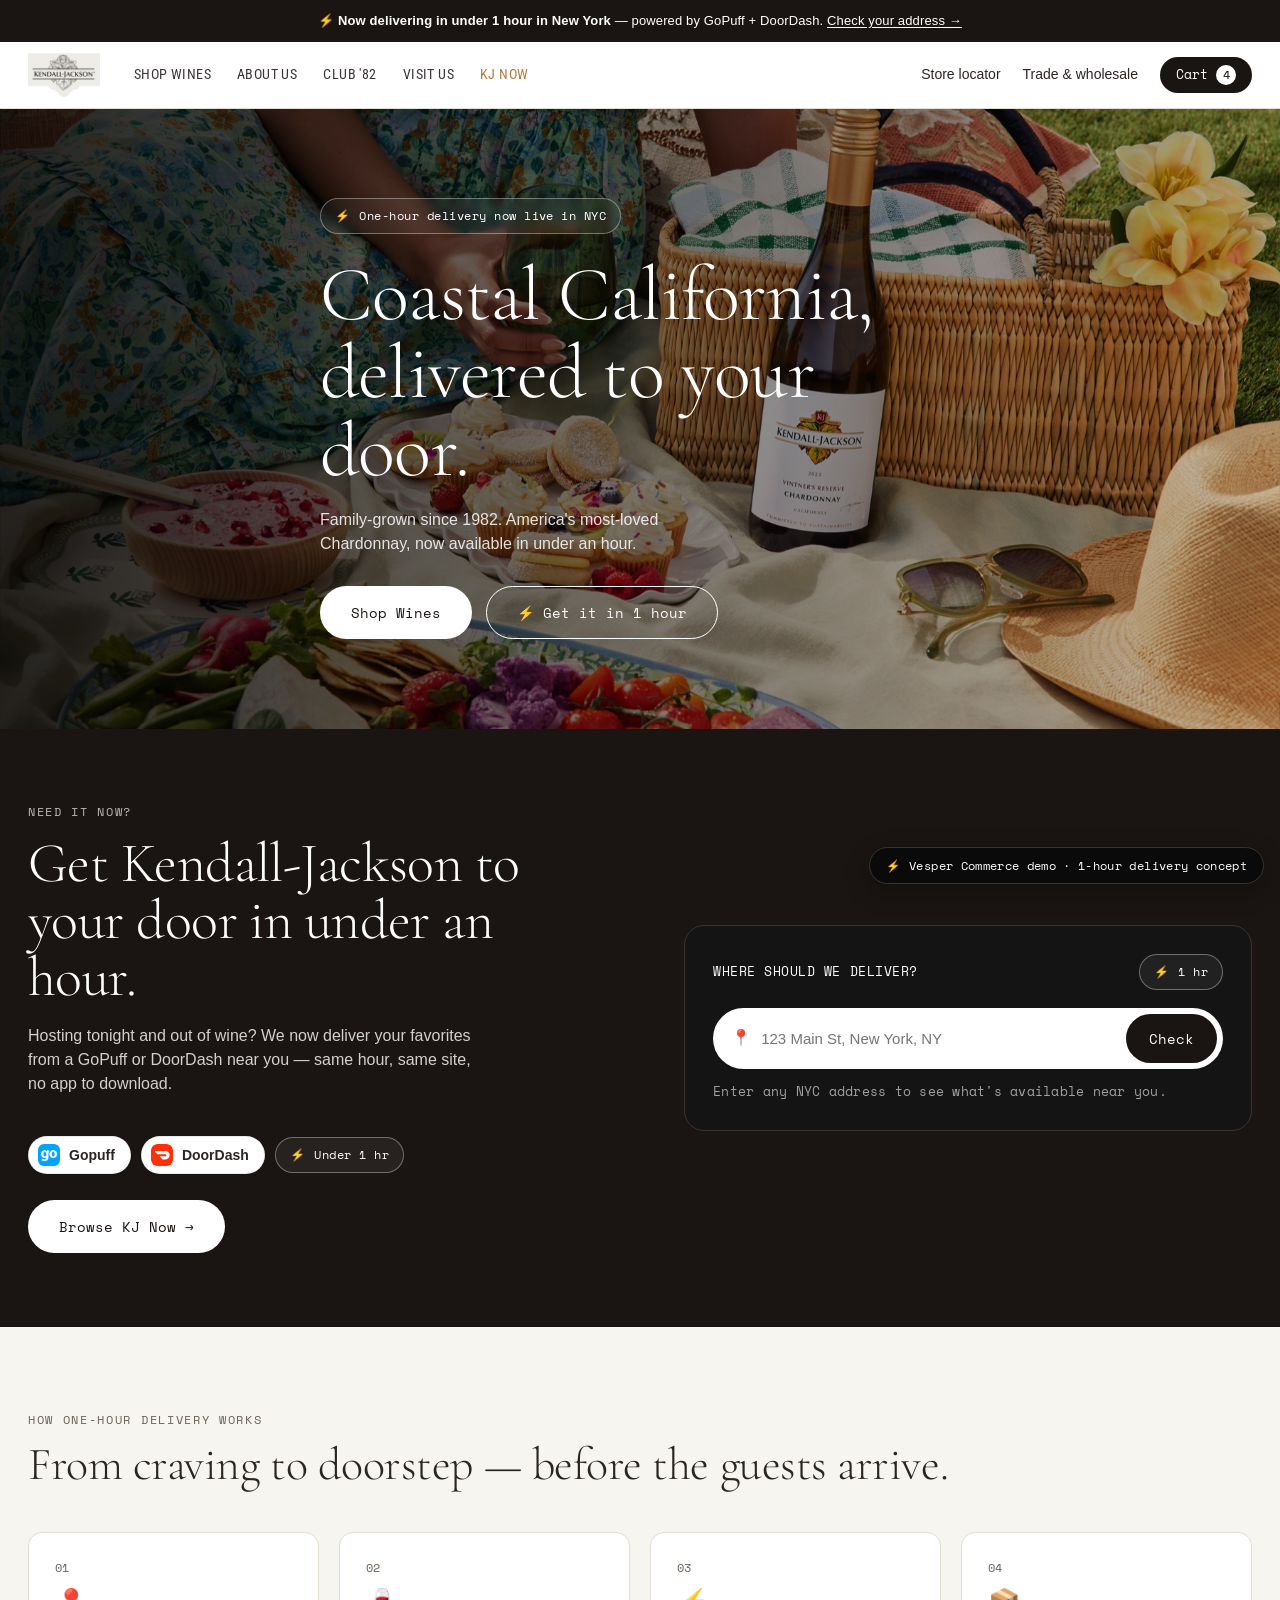
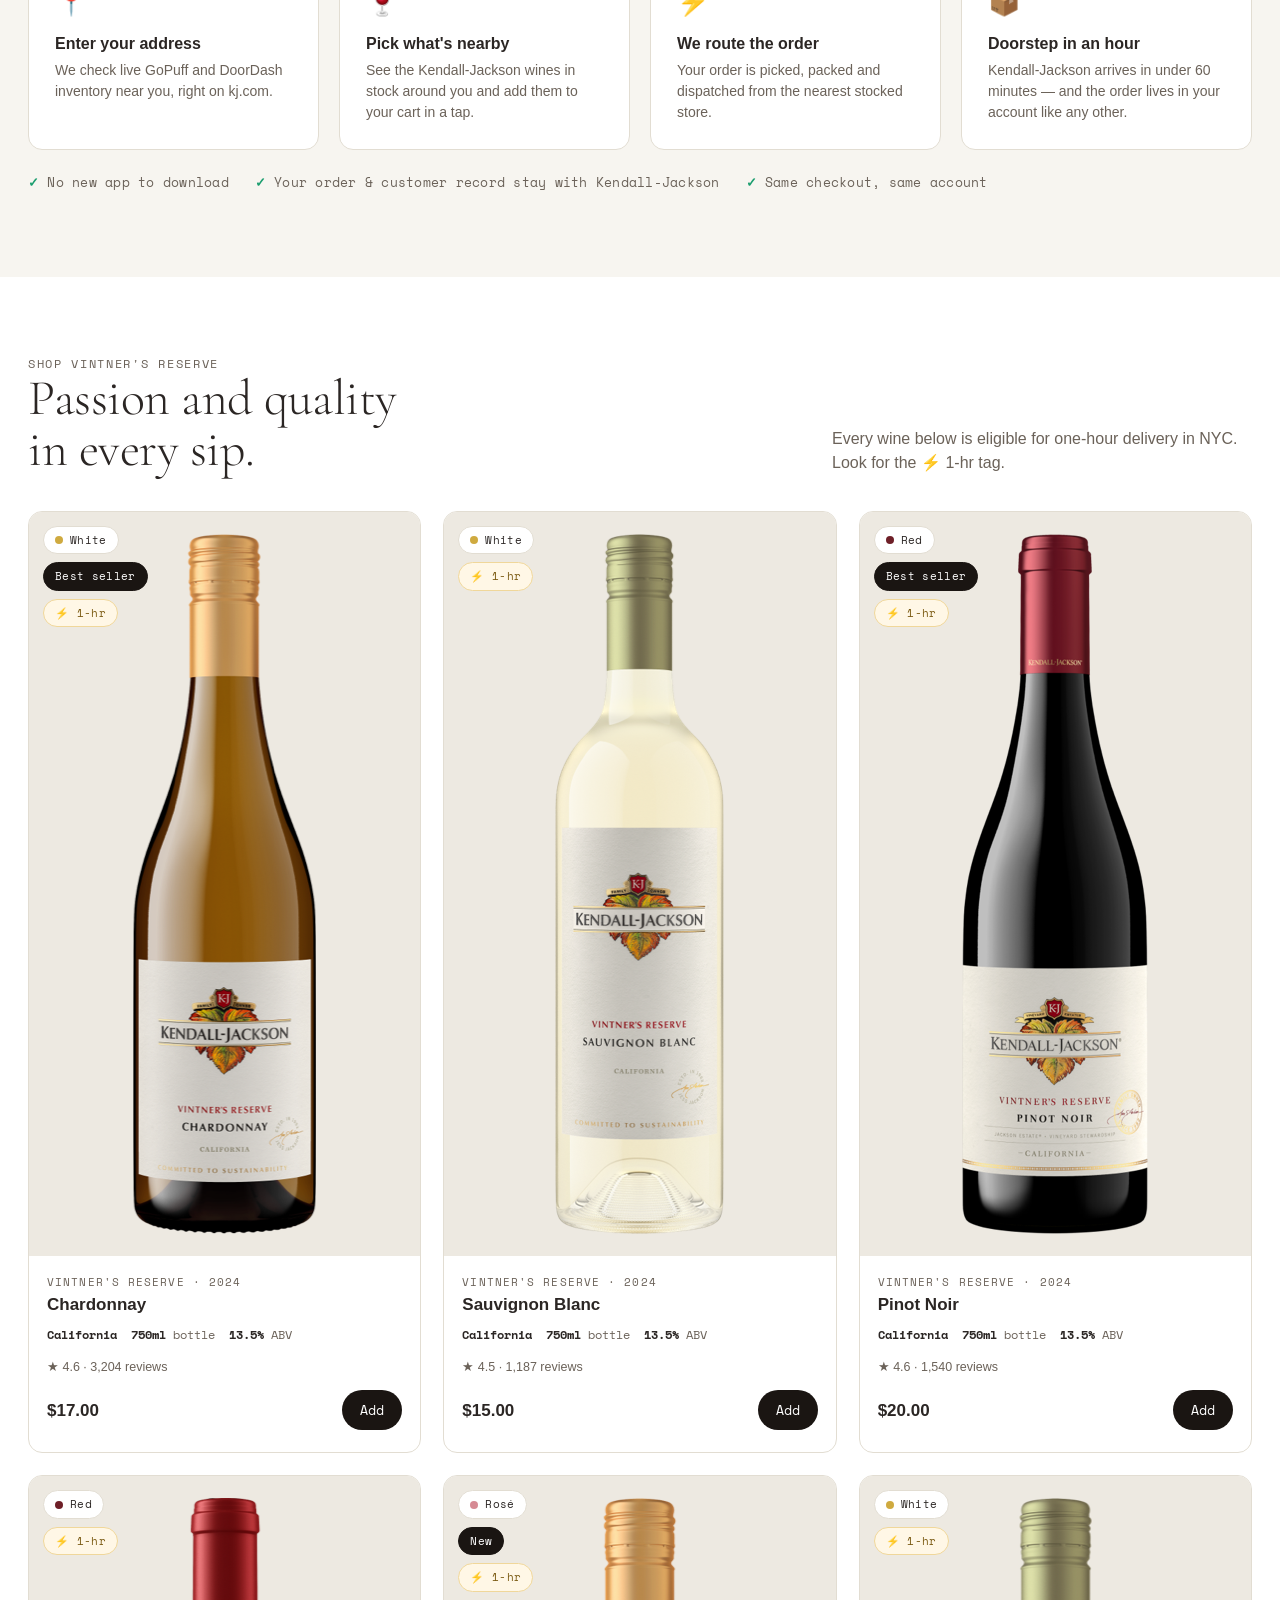
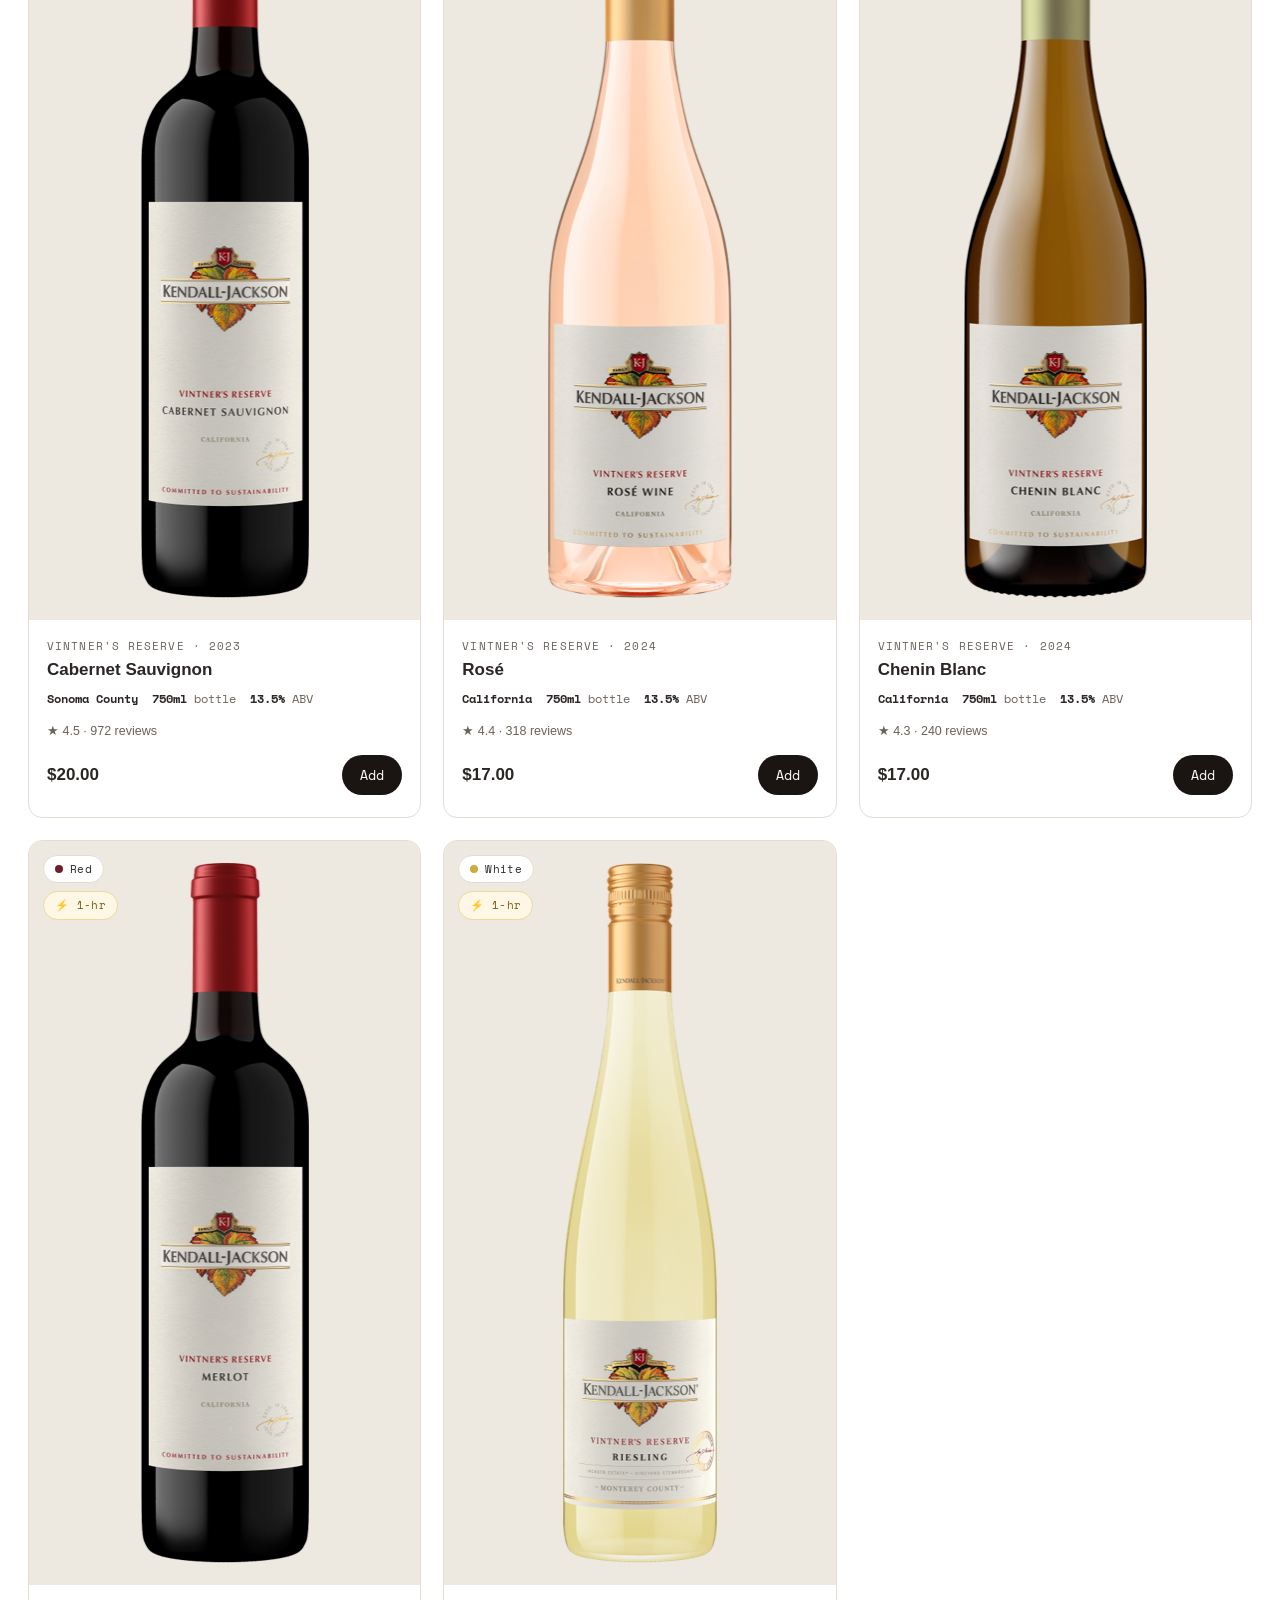
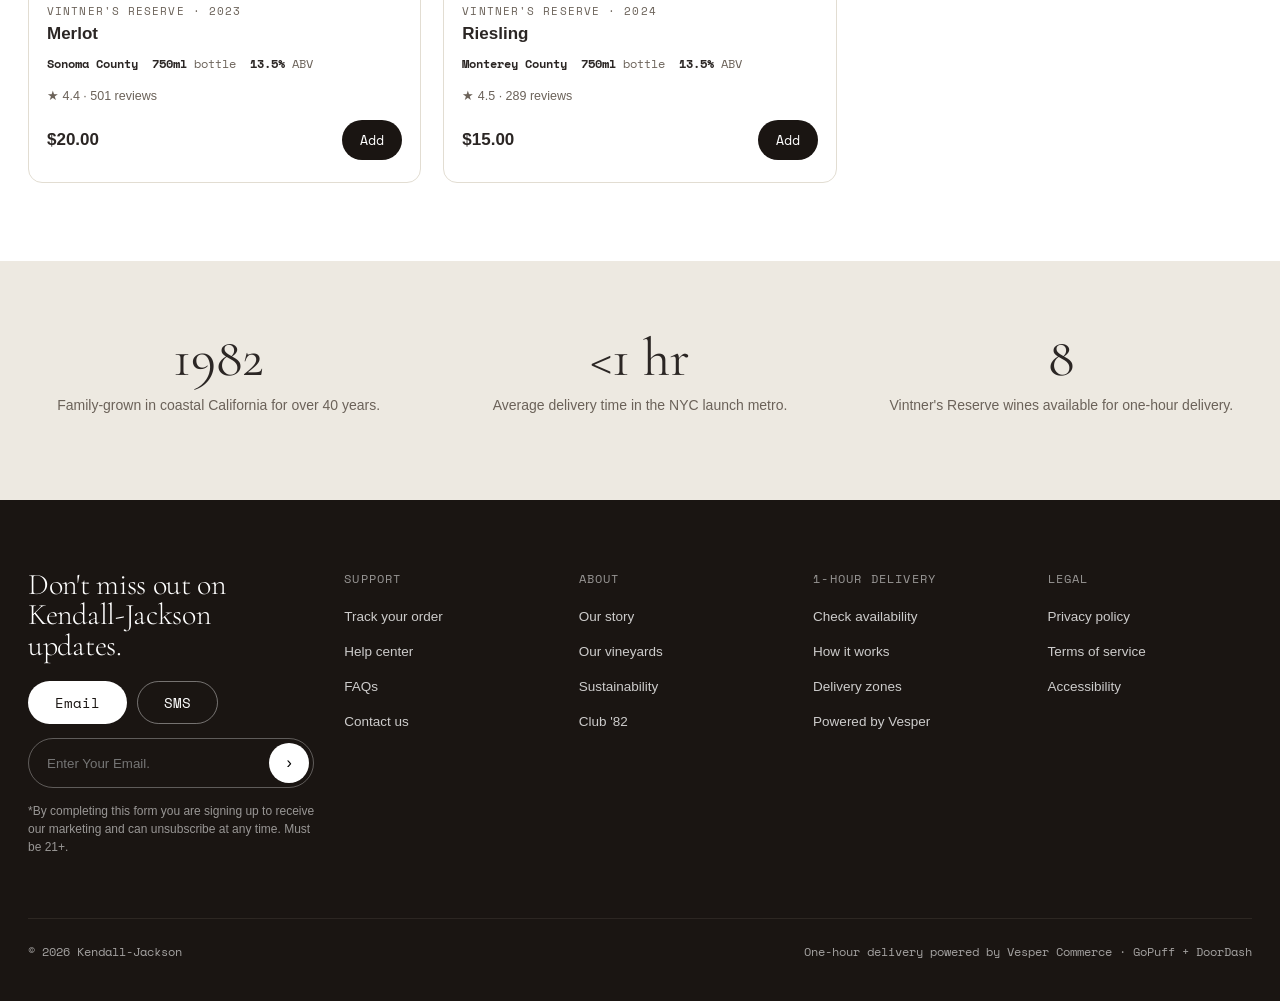
==== index.html @ 24b3e449 "Kendall-Jackson x Vesper Commerce 1-hour delivery mockup Co-Authored-By: Claude Opus 4.8 (1M context" ====
<!doctype html>
<html lang="en">
<head>
<meta charset="utf-8" />
<meta name="viewport" content="width=device-width, initial-scale=1" />
<title>Kendall-Jackson Wines | California-Grown, Family-Owned</title>
<meta name="description" content="Coastal California wine since 1982. Now with one-hour delivery in New York via GoPuff and DoorDash." />
<link rel="preconnect" href="https://fonts.googleapis.com" />
<link rel="preconnect" href="https://fonts.gstatic.com" crossorigin />
<link href="https://fonts.googleapis.com/css2?family=Cormorant+Garamond:wght@300;400;500;600&family=Roboto+Condensed:wght@400;500;700&family=Space+Mono:wght@400;700&display=swap" rel="stylesheet" />
<link rel="stylesheet" href="styles.css" />
<link rel="icon" href="assets/logo.png" />
</head>
<body>

<!-- Announcement -->
<div class="announce">
  <span class="bolt">⚡</span> <b>Now delivering in under 1 hour in New York</b> — powered by GoPuff + DoorDash. <a href="#onehour">Check your address →</a>
</div>

<!-- Header -->
<header class="header light">
  <nav class="nav">
    <a class="brand" href="index.html"><img src="assets/logo.png" alt="Kendall-Jackson" style="height:44px" /></a>
    <div class="nav-links" style="font-family:var(--nav-font);letter-spacing:.03em;text-transform:uppercase;font-size:14px">
      <a href="index.html#shop">Shop Wines</a>
      <a href="index.html#shop">About Us</a>
      <a href="index.html#shop">Club '82</a>
      <a href="index.html#shop">Visit Us</a>
      <a href="kj-now.html" style="color:var(--gold)">KJ Now</a>
    </div>
    <div class="nav-right">
      <a class="hide-sm" href="#">Store locator</a>
      <a class="hide-sm" href="#">Trade &amp; wholesale</a>
      <button class="hamburger" onclick="openMenu()" aria-label="Open menu"><svg viewBox="0 0 24 24" fill="none" stroke="currentColor" stroke-width="2" stroke-linecap="round"><line x1="3" y1="6" x2="21" y2="6"/><line x1="3" y1="12" x2="21" y2="12"/><line x1="3" y1="18" x2="21" y2="18"/></svg></button>
      <a href="checkout.html" class="cart-pill" onclick="event.preventDefault();openCart()">Cart <span class="cart-count" id="cartCount">4</span></a>
    </div>
  </nav>
</header>

<!-- Hero -->
<section class="hero">
  <div class="hero-media" style="background-image:url('assets/lifestyle-picnic.jpg')"></div>
  <div class="wrap hero-inner">
    <div class="delivery-badge" style="margin-bottom:22px"><span class="bolt">⚡</span> One-hour delivery now live in NYC</div>
    <h1 class="serif">Coastal California, delivered to your door.</h1>
    <p class="sub">Family-grown since 1982. America's most-loved Chardonnay, now available in under an hour.</p>
    <div class="hero-cta">
      <a href="index.html#shop" class="btn btn-white">Shop Wines</a>
      <a href="#onehour" class="btn btn-outline" style="color:#fff">⚡ Get it in 1 hour</a>
    </div>
  </div>
</section>

<!-- ===== SIGNATURE 1-HOUR DELIVERY BAND ===== -->
<section class="delivery-band" id="onehour">
  <div class="wrap grid">
    <div>
      <div class="eyebrow" style="color:rgba(255,255,255,.7)">Need it now?</div>
      <h2 class="serif" style="margin-top:14px">Get Kendall-Jackson to your door in under an hour.</h2>
      <p class="lede">Hosting tonight and out of wine? We now deliver your favorites from a GoPuff or DoorDash near you — same hour, same site, no app to download.</p>
      <div class="retailer-chips" style="margin-top:24px">
        <span class="chip"><img class="logo" src="assets/gopuff-icon.png" alt="GoPuff" /> Gopuff</span>
        <span class="chip"><img class="logo" src="assets/doordash-icon.svg" alt="DoorDash" /> DoorDash</span>
        <span class="delivery-badge"><span class="bolt">⚡</span> Under 1 hr</span>
      </div>
      <div style="margin-top:26px">
        <a href="kj-now.html" class="btn btn-white">Browse KJ Now →</a>
      </div>
    </div>

    <div class="addr-card">
      <div class="row-top">
        <div style="font-family:var(--mono);font-size:13px;letter-spacing:.04em">WHERE SHOULD WE DELIVER?</div>
        <div class="delivery-badge"><span class="bolt">⚡</span> 1 hr</div>
      </div>
      <div class="addr-field">
        <span aria-hidden="true">📍</span>
        <input id="addrInput" type="text" placeholder="123 Main St, New York, NY" />
        <button class="btn btn-dark" onclick="checkAvailability()">Check</button>
      </div>
      <div class="addr-note">Enter any NYC address to see what's available near you.</div>

      <div class="avail-result" id="availResult">
        <div class="avail-head"><span>✓</span> Available near you — delivered in under 1 hour</div>
        <div class="mini-prod">
          <img src="assets/bottle-chardonnay.png" alt="" />
          <div class="info"><div class="name">Vintner's Reserve · Chardonnay</div><div class="meta">750ml · $17.00</div></div>
          <button class="mini-add" onclick="addToCart()">Add</button>
        </div>
        <div class="mini-prod">
          <img src="assets/bottle-rose.png" alt="" />
          <div class="info"><div class="name">Vintner's Reserve · Rosé</div><div class="meta">750ml · $17.00</div></div>
          <button class="mini-add" onclick="addToCart()">Add</button>
        </div>
        <div class="mini-prod">
          <img src="assets/bottle-cabernet.png" alt="" />
          <div class="info"><div class="name">Vintner's Reserve · Cabernet Sauvignon</div><div class="meta">750ml · $20.00</div></div>
          <button class="mini-add" onclick="addToCart()">Add</button>
        </div>
        <a href="checkout.html" class="btn btn-white btn-block" style="margin-top:16px">View cart · check out →</a>
      </div>
    </div>
  </div>
</section>

<!-- How it works -->
<section class="how">
  <div class="wrap">
    <div class="eyebrow">How one-hour delivery works</div>
    <h2 class="serif" style="font-size:clamp(30px,3.6vw,46px);margin-top:12px">From craving to doorstep — before the guests arrive.</h2>
    <div class="steps">
      <div class="step"><div class="num">01</div><div class="icon">📍</div><h3>Enter your address</h3><p>We check live GoPuff and DoorDash inventory near you, right on kj.com.</p></div>
      <div class="step"><div class="num">02</div><div class="icon">🍷</div><h3>Pick what's nearby</h3><p>See the Kendall-Jackson wines in stock around you and add them to your cart in a tap.</p></div>
      <div class="step"><div class="num">03</div><div class="icon">⚡</div><h3>We route the order</h3><p>Your order is picked, packed and dispatched from the nearest stocked store.</p></div>
      <div class="step"><div class="num">04</div><div class="icon">📦</div><h3>Doorstep in an hour</h3><p>Kendall-Jackson arrives in under 60 minutes — and the order lives in your account like any other.</p></div>
    </div>
    <div class="assurance">
      <span><span class="tick">✓</span> No new app to download</span>
      <span><span class="tick">✓</span> Your order &amp; customer record stay with Kendall-Jackson</span>
      <span><span class="tick">✓</span> Same checkout, same account</span>
    </div>
  </div>
</section>

<!-- Product grid -->
<section class="section" id="shop">
  <div class="wrap">
    <div class="section-head">
      <div>
        <div class="eyebrow">Shop Vintner's Reserve</div>
        <h2 class="serif">Passion and quality<br/>in every sip.</h2>
      </div>
      <p>Every wine below is eligible for one-hour delivery in NYC. Look for the <span style="white-space:nowrap">⚡ 1-hr</span> tag.</p>
    </div>

    <div class="prod-grid" id="prodGrid">
      <!-- cards injected by app.js -->
    </div>
  </div>
</section>

<!-- Value strip -->
<section class="value-strip">
  <div class="wrap value-grid">
    <div><div class="big">1982</div><p>Family-grown in coastal California for over 40 years.</p></div>
    <div><div class="big">&lt;1 hr</div><p>Average delivery time in the NYC launch metro.</p></div>
    <div><div class="big">8</div><p>Vintner's Reserve wines available for one-hour delivery.</p></div>
  </div>
</section>

<!-- Footer -->
<footer class="footer">
  <div class="wrap">
    <div class="top">
      <div class="updates">
        <h3 class="serif">Don't miss out on Kendall-Jackson updates.</h3>
        <div class="toggle">
          <button class="btn btn-white">Email</button>
          <button class="btn btn-outline" style="color:#fff">SMS</button>
        </div>
        <div class="subscribe"><input placeholder="Enter Your Email." /><button>›</button></div>
        <p style="font-size:12px;opacity:.55;margin-top:14px;max-width:320px">*By completing this form you are signing up to receive our marketing and can unsubscribe at any time. Must be 21+.</p>
      </div>
      <div><div class="colhead">Support</div><ul><li><a href="#">Track your order</a></li><li><a href="#">Help center</a></li><li><a href="#">FAQs</a></li><li><a href="#">Contact us</a></li></ul></div>
      <div><div class="colhead">About</div><ul><li><a href="#">Our story</a></li><li><a href="#">Our vineyards</a></li><li><a href="#">Sustainability</a></li><li><a href="#">Club '82</a></li></ul></div>
      <div><div class="colhead">1-Hour Delivery</div><ul><li><a href="#onehour">Check availability</a></li><li><a href="#onehour">How it works</a></li><li><a href="#">Delivery zones</a></li><li><a href="#">Powered by Vesper</a></li></ul></div>
      <div><div class="colhead">Legal</div><ul><li><a href="#">Privacy policy</a></li><li><a href="#">Terms of service</a></li><li><a href="#">Accessibility</a></li></ul></div>
    </div>
    <div class="base"><span>© 2026 Kendall-Jackson</span><span>One-hour delivery powered by Vesper Commerce · GoPuff + DoorDash</span></div>
  </div>
</footer>

<div class="demo-ribbon"><span class="bolt">⚡</span> Vesper Commerce demo · 1-hour delivery concept</div>

<script src="app.js"></script>
</body>
</html>
---- styles.css ----
/* ============================================================
   Kendall-Jackson × Vesper Commerce — 1-Hour Delivery Mockup
   Design system replicating kj.com
   Fonts: Cormorant Garamond (display, standing in for Chronicle Text)
          + system sans (body, matches kj.com's plain Helvetica stack)
          + Roboto Condensed (nav/eyebrow labels, a real kj.com detail)
   ============================================================ */

:root {
  --black: #1a1512;
  --ink: #2b2624;
  --white: #ffffff;
  --offwhite: #ede9e1;      /* product panel bg, kj.com's cream */
  --paper: #f7f5f0;
  --line: #e2ddd2;
  --line-dark: #3a332d;
  --gray: #6b6259;
  --gray-2: #8a8074;
  --gold: #a9702e;          /* KJ brass/gold accent */
  --gopuff: #009f8f;        /* GoPuff teal */
  --doordash: #eb1700;      /* DoorDash red */
  --radius-pill: 999px;
  --radius: 14px;
  --serif: "Cormorant Garamond", Georgia, "Times New Roman", serif;
  --sans: -apple-system, BlinkMacSystemFont, "Helvetica Neue", Helvetica, Arial, sans-serif;
  --nav-font: "Roboto Condensed", var(--sans);
  --mono: "Space Mono", ui-monospace, "SFMono-Regular", monospace;
  --maxw: 1280px;
}

* { box-sizing: border-box; }

html { scroll-behavior: smooth; }

body {
  margin: 0;
  font-family: var(--sans);
  color: var(--ink);
  background: var(--white);
  -webkit-font-smoothing: antialiased;
  line-height: 1.5;
}

img { max-width: 100%; display: block; }
a { color: inherit; text-decoration: none; }
button { font-family: inherit; cursor: pointer; }

h1, h2, h3, .serif {
  font-family: var(--serif);
  font-weight: 300;
  letter-spacing: -0.01em;
  line-height: 1.02;
  margin: 0;
}

.wrap { max-width: var(--maxw); margin: 0 auto; padding: 0 28px; }

/* ---------- Announcement bar ---------- */
.announce {
  background: var(--black);
  color: var(--white);
  font-size: 13px;
  letter-spacing: 0.01em;
  text-align: center;
  padding: 11px 16px;
  position: relative;
  z-index: 60;
}
.announce b { font-weight: 600; }
.announce .bolt { color: #ffd76e; }
.announce a { text-decoration: underline; text-underline-offset: 2px; }

/* ---------- Header / nav ---------- */
.header {
  background: var(--black);
  color: var(--white);
  position: sticky;
  top: 0;
  z-index: 50;
  border-bottom: 1px solid var(--line-dark);
}
.header.light {
  background: var(--white);
  color: var(--ink);
  border-bottom: 1px solid var(--line);
}
.nav {
  display: flex;
  align-items: center;
  gap: 34px;
  height: 66px;
  max-width: var(--maxw);
  margin: 0 auto;
  padding: 0 28px;
}
.brand img { height: 26px; width: auto; }
.nav-links { display: flex; gap: 26px; font-size: 14px; }
.nav-links a { opacity: 0.92; }
.nav-links a:hover { opacity: 1; }
.nav-right { margin-left: auto; display: flex; align-items: center; gap: 22px; font-size: 14px; }
.nav-right .ico { width: 20px; height: 20px; opacity: 0.9; }
.cart-pill {
  background: var(--white);
  color: var(--black);
  border-radius: var(--radius-pill);
  padding: 8px 16px;
  font-family: var(--mono);
  font-size: 13px;
  display: inline-flex;
  gap: 8px;
  align-items: center;
  border: none;
}
.header.light .cart-pill { background: var(--black); color: var(--white); }
.cart-count {
  background: var(--black); color: var(--white);
  border-radius: var(--radius-pill);
  min-width: 20px; height: 20px; padding: 0 5px;
  display: inline-flex; align-items: center; justify-content: center;
  font-size: 12px;
}
.header.light .cart-count { background: var(--white); color: var(--black); }

/* ---------- Hamburger + mobile menu ---------- */
.hamburger {
  display: none; width: 40px; height: 40px; align-items: center; justify-content: center;
  background: transparent; border: 0; color: inherit; padding: 0;
}
.hamburger svg { width: 24px; height: 24px; }

.menu-overlay { position: fixed; inset: 0; background: rgba(0,0,0,.45); z-index: 110; opacity: 0; visibility: hidden; transition: opacity .3s ease, visibility .3s ease; }
.menu-overlay.open { opacity: 1; visibility: visible; }
.mobile-menu {
  position: fixed; top: 0; left: 0; height: 100%; width: 320px; max-width: 86vw;
  background: var(--black); color: #fff; z-index: 111;
  transform: translateX(-100%); transition: transform .32s cubic-bezier(.4,0,.2,1);
  display: flex; flex-direction: column;
}
.mobile-menu.open { transform: translateX(0); }
.mm-head { display: flex; align-items: center; justify-content: space-between; padding: 20px 22px; border-bottom: 1px solid var(--line-dark); }
.mm-head img { height: 24px; width: auto; }
.mm-close { background: transparent; border: 1px solid var(--line-dark); border-radius: 8px; color: #fff; font-size: 16px; width: 40px; height: 40px; display: flex; align-items: center; justify-content: center; }
.mm-links { display: flex; flex-direction: column; padding: 16px 0 6px; }
.mm-links a { font-family: var(--serif); font-size: 27px; line-height: 1; padding: 13px 24px; color: #fff; letter-spacing: -.01em; }
.mm-links a.active { color: #ffd76e; }
.mm-sub { margin-top: auto; border-top: 1px solid var(--line-dark); padding: 18px 24px; display: flex; flex-direction: column; gap: 14px; }
.mm-sub a { font-family: var(--sans); font-size: 14px; color: rgba(255,255,255,.8); }
.mm-cta { margin: 6px 24px 26px; }

@media (max-width: 620px) { .hamburger { display: inline-flex; } }

/* ---------- Buttons ---------- */
.btn {
  display: inline-flex; align-items: center; justify-content: center; gap: 10px;
  font-family: var(--mono);
  font-size: 14px;
  border-radius: var(--radius-pill);
  padding: 15px 30px;
  border: 1px solid transparent;
  transition: transform .08s ease, opacity .15s ease, background .15s ease;
  white-space: nowrap;
}
.btn:active { transform: translateY(1px); }
.btn-white { background: var(--white); color: var(--black); }
.btn-white:hover { opacity: .88; }
.btn-dark { background: var(--black); color: var(--white); }
.btn-dark:hover { opacity: .9; }
.btn-outline { background: transparent; border-color: currentColor; }
.btn-block { width: 100%; }
.btn-lg { padding: 18px 34px; font-size: 15px; }

/* ---------- Hero ---------- */
.hero {
  position: relative;
  background: var(--black);
  color: var(--white);
  min-height: 620px;
  display: flex;
  align-items: center;
  overflow: hidden;
}
.hero-media {
  position: absolute; inset: 0;
  background-size: cover;
  background-position: center;
  opacity: 0.92;
}
.hero-media::after {
  content: "";
  position: absolute; inset: 0;
  background: linear-gradient(90deg, rgba(0,0,0,.85) 0%, rgba(0,0,0,.55) 40%, rgba(0,0,0,.15) 100%);
}
.hero-inner { position: relative; z-index: 2; padding: 60px 0; }
.hero h1 { font-size: clamp(46px, 6vw, 82px); max-width: 640px; }
.hero .sub { margin-top: 18px; font-size: 16px; opacity: .85; max-width: 420px; }
.hero-cta { margin-top: 30px; display: flex; gap: 14px; flex-wrap: wrap; }

/* eyebrow / labels */
.eyebrow {
  font-family: var(--mono);
  font-size: 12px;
  letter-spacing: 0.14em;
  text-transform: uppercase;
  color: var(--gray);
}
.hero .eyebrow { color: rgba(255,255,255,.7); }

/* ---------- 1-hour delivery pieces ---------- */
.delivery-badge {
  display: inline-flex; align-items: center; gap: 9px;
  font-family: var(--mono);
  font-size: 12px;
  letter-spacing: 0.04em;
  padding: 8px 14px;
  border-radius: var(--radius-pill);
  border: 1px solid rgba(255,255,255,.35);
  background: rgba(255,255,255,.06);
  backdrop-filter: blur(4px);
}
.delivery-badge .bolt { color: #ffd76e; }
.header.light .delivery-badge, .on-light .delivery-badge {
  border-color: var(--line); background: var(--paper); color: var(--ink);
}

.retailer-chips { display: inline-flex; gap: 10px; align-items: center; flex-wrap: wrap; }
.chip {
  display: inline-flex; align-items: center; gap: 9px;
  font-family: var(--sans); font-size: 14px; font-weight: 600;
  border-radius: var(--radius-pill);
  padding: 7px 15px 7px 9px;
  background: var(--white); color: var(--ink);
  border: 1px solid rgba(0,0,0,.08);
  box-shadow: 0 1px 3px rgba(0,0,0,.08);
  letter-spacing: 0;
  line-height: 1;
}
.chip .logo { width: 22px; height: 22px; border-radius: 6px; object-fit: contain; flex: none; display: block; }
.chip-outline {
  background: transparent; color: inherit;
  border: 1px solid rgba(128,128,128,.4);
}

/* The signature 1-hour delivery band */
.delivery-band {
  background: var(--black);
  color: var(--white);
  padding: 74px 0;
}
.delivery-band .grid {
  display: grid; grid-template-columns: 1.05fr 1fr; gap: 60px; align-items: center;
}
.delivery-band h2 { font-size: clamp(34px, 4.4vw, 56px); max-width: 520px; }
.delivery-band .lede { margin-top: 18px; font-size: 16px; opacity: .8; max-width: 460px; }

.addr-card {
  background: #141414;
  border: 1px solid var(--line-dark);
  border-radius: 20px;
  padding: 28px;
}
.addr-card .row-top {
  display: flex; align-items: center; justify-content: space-between; margin-bottom: 18px;
}
.addr-field {
  display: flex; gap: 10px; align-items: center;
  background: var(--white); color: var(--ink);
  border-radius: var(--radius-pill);
  padding: 6px 6px 6px 18px;
}
.addr-field input {
  border: 0; outline: 0; flex: 1; min-width: 0; font-family: var(--sans); font-size: 15px; background: transparent;
  padding: 12px 0;
}
.addr-field .btn { padding: 13px 22px; }
.addr-note { margin-top: 14px; font-size: 12.5px; opacity: .6; font-family: var(--mono); letter-spacing: .02em; }

/* availability result (hidden until "check") */
.avail-result { display: none; margin-top: 22px; }
.avail-result.show { display: block; animation: fade .3s ease; }
@keyframes fade { from { opacity: 0; transform: translateY(6px);} to {opacity:1; transform:none;} }
.avail-head {
  display: flex; align-items: center; gap: 10px;
  font-family: var(--mono); font-size: 13px; letter-spacing: .04em;
  color: #7ee0c0; margin-bottom: 14px;
}
.mini-prod {
  display: flex; align-items: center; gap: 14px;
  padding: 12px 0; border-top: 1px solid var(--line-dark);
}
.mini-prod img { width: 52px; height: 52px; object-fit: contain; background: #1e1e1e; border-radius: 10px; padding: 4px; }
.mini-prod .info { flex: 1; }
.mini-prod .info .name { font-size: 14px; font-weight: 600; }
.mini-prod .info .meta { font-size: 12px; opacity: .6; }
.mini-add {
  background: var(--white); color: var(--black); border: 0;
  border-radius: var(--radius-pill); padding: 8px 16px;
  font-family: var(--mono); font-size: 12px;
}

/* ---------- How it works ---------- */
.how { padding: 84px 0; background: var(--paper); }
.how .steps { display: grid; grid-template-columns: repeat(4, 1fr); gap: 20px; margin-top: 44px; }
.step {
  background: var(--white); border: 1px solid var(--line);
  border-radius: var(--radius); padding: 26px;
}
.step .num { font-family: var(--mono); font-size: 12px; color: var(--gray); }
.step .icon { font-size: 26px; margin: 6px 0 14px; }
.step h3 { font-family: var(--sans); font-weight: 650; font-size: 16px; letter-spacing: 0; }
.step p { color: var(--gray); font-size: 14px; margin: 8px 0 0; }
.how .assurance {
  margin-top: 24px; display: flex; gap: 26px; flex-wrap: wrap;
  font-family: var(--mono); font-size: 12.5px; color: var(--gray); letter-spacing: .02em;
}
.how .assurance span { display: inline-flex; gap: 8px; align-items: center; }
.tick { color: #1a9d6e; font-weight: 700; }

/* ---------- Section heading ---------- */
.section { padding: 78px 0; }
.section-head { display: flex; align-items: flex-end; justify-content: space-between; gap: 20px; margin-bottom: 36px; }
.section-head h2 { font-size: clamp(32px, 4vw, 50px); }
.section-head p { color: var(--gray); max-width: 420px; margin: 8px 0 0; }

/* ---------- Product grid ---------- */
.prod-grid { display: grid; grid-template-columns: repeat(3, 1fr); gap: 22px; }
.card {
  border: 1px solid var(--line); border-radius: var(--radius);
  overflow: hidden; background: var(--white);
  transition: box-shadow .2s ease, transform .2s ease;
  display: flex; flex-direction: column;
}
.card:hover { box-shadow: 0 12px 30px rgba(0,0,0,.08); transform: translateY(-3px); }
.card .thumb {
  position: relative; background: var(--offwhite);
  aspect-ratio: 1/1; display: flex; align-items: center; justify-content: center; padding: 22px;
}
.card .thumb img { max-height: 100%; object-fit: contain; }
.card .badges { position: absolute; top: 14px; left: 14px; display: flex; flex-direction: column; gap: 8px; align-items: flex-start; }
.tag {
  font-family: var(--mono); font-size: 11px; letter-spacing: .03em;
  padding: 5px 11px; border-radius: var(--radius-pill); background: var(--white); border: 1px solid var(--line);
}
.tag.line { display: inline-flex; gap: 7px; align-items: center; }
.tag.line .dot { width: 8px; height: 8px; border-radius: 50%; }
.tag.gold .dot { background: var(--gold); }
.tag.bronze .dot { background: #7c5a34; }
.tag.white .dot { background: #cfaa3f; }
.tag.red .dot { background: #6e1f27; }
.tag.rose .dot { background: #d68a94; }
.tag.status { background: var(--black); color: var(--white); border-color: var(--black); }
.tag.onehr { background: #fff7e6; border-color: #f0d79a; color: #7a5a12; }
.card .body { padding: 18px 18px 22px; display: flex; flex-direction: column; flex: 1; }
.card .line-label { font-family: var(--mono); font-size: 11px; letter-spacing: .1em; text-transform: uppercase; color: var(--gray); }
.card h3 { font-family: var(--sans); font-weight: 650; font-size: 17px; letter-spacing: 0; margin: 6px 0 0; }
.card .stats { display: flex; gap: 14px; margin: 12px 0; font-size: 12px; color: var(--gray); font-family: var(--mono); }
.card .stats b { color: var(--ink); font-weight: 700; }
.card .rating { font-size: 12.5px; color: var(--gray); margin-top: 2px; }
.card .foot { margin-top: auto; display: flex; align-items: center; justify-content: space-between; padding-top: 14px; }
.card .price { font-size: 17px; font-weight: 600; }
.card .add { font-family: var(--mono); font-size: 13px; padding: 10px 18px; border-radius: var(--radius-pill); background: var(--black); color: var(--white); border: 0; }

/* ---------- Value / comparison strip ---------- */
.value-strip { background: var(--offwhite); padding: 70px 0; }
.value-grid { display: grid; grid-template-columns: repeat(3, 1fr); gap: 40px; text-align: center; }
.value-grid .big { font-family: var(--serif); font-size: 54px; line-height: 1; }
.value-grid p { color: var(--gray); margin-top: 10px; font-size: 14px; }

/* ---------- Product detail page ---------- */
.pdp { display: grid; grid-template-columns: 1.15fr 1fr; gap: 56px; padding: 44px 0 70px; }
.pdp-media .main {
  background: var(--offwhite); border-radius: var(--radius);
  aspect-ratio: 4/3; display: flex; align-items: center; justify-content: center; padding: 40px;
  position: relative;
}
.pdp-media .main img { max-height: 100%; object-fit: contain; }
.pdp-media .line-flag {
  position: absolute; top: 18px; left: 18px;
  font-family: var(--mono); font-size: 12px; padding: 6px 13px; border-radius: var(--radius-pill);
  background: var(--white); display: inline-flex; gap: 8px; align-items: center;
}
.pdp-media .thumbs { display: grid; grid-template-columns: repeat(3, 1fr); gap: 14px; margin-top: 14px; }
.pdp-media .thumbs div { background: var(--black); border-radius: var(--radius); aspect-ratio: 1/1; display:flex;align-items:center;justify-content:center; overflow:hidden;}
.pdp-media .thumbs img { max-height: 78%; object-fit: contain; }

.pdp-info h1 { font-size: clamp(34px, 4vw, 48px); }
.pdp-info .desc { color: var(--gray); margin: 14px 0 0; font-size: 15px; max-width: 440px; }
.price-line { display: flex; align-items: center; gap: 14px; margin: 22px 0; font-size: 15px; }
.price-line .p { font-size: 22px; font-weight: 650; }
.price-line .sep { color: var(--line); }
.price-line .muted { color: var(--gray); }

/* purchase mode toggle */
.buy-modes { display: grid; grid-template-columns: 1fr 1fr 1fr; gap: 0; border: 1px solid var(--line); border-radius: var(--radius-pill); overflow: hidden; margin-bottom: 8px; }
.buy-mode {
  padding: 14px 10px; text-align: center; font-family: var(--mono); font-size: 12.5px;
  background: var(--white); border: 0; border-right: 1px solid var(--line); color: var(--gray);
  display: flex; flex-direction: column; gap: 3px; align-items: center; line-height: 1.2;
}
.buy-mode:last-child { border-right: 0; }
.buy-mode small { font-size: 10.5px; opacity: .8; }
.buy-mode.active { background: var(--black); color: var(--white); }
.buy-mode.active.onehr { background: #1b1b1b; box-shadow: inset 0 0 0 2px #ffd76e; }
.buy-mode .bolt { color: #d99a12; }
.buy-mode.active .bolt { color: #ffd76e; }

.benefits { display: grid; grid-template-columns: 1fr 1fr; gap: 10px 22px; margin: 20px 0; }
.benefits div { font-size: 13.5px; color: var(--gray); display: flex; gap: 8px; }

.qty-row { display: flex; gap: 12px; align-items: stretch; margin-top: 18px; }
.qty { display: flex; align-items: center; border: 1px solid var(--line); border-radius: var(--radius-pill); padding: 0 6px; }
.qty button { width: 40px; height: 52px; border: 0; background: transparent; font-size: 18px; color: var(--gray); }
.qty span { min-width: 34px; text-align: center; font-family: var(--mono); }
.add-cta { flex: 1; }

.guarantee { margin-top: 16px; background: var(--paper); border: 1px solid var(--line); border-radius: var(--radius); padding: 14px 16px; font-size: 13px; color: var(--gray); }
.guarantee b { color: var(--ink); }

/* the PDP 1-hour delivery module */
.onehr-module {
  margin: 22px 0; border: 1px solid var(--line); border-radius: var(--radius);
  background: linear-gradient(180deg,#0c0c0c,#151515); color: var(--white); padding: 22px;
}
.onehr-module .top { display: flex; align-items: center; justify-content: space-between; gap: 12px; margin-bottom: 14px; }
.onehr-module .top .t { font-family: var(--sans); font-weight: 650; font-size: 15px; display: flex; gap: 9px; align-items: center; }
.onehr-module .top .bolt { color: #ffd76e; }
.onehr-module .sub { font-size: 13px; opacity: .75; margin-bottom: 14px; }
.onehr-module .addr-field { background: var(--white); }
.onehr-module .pill-note { margin-top: 12px; font-family: var(--mono); font-size: 11.5px; opacity: .6; }

/* ---------- Checkout ---------- */
.checkout { display: grid; grid-template-columns: 1.3fr 1fr; gap: 0; min-height: 100vh; }
.co-left { padding: 46px clamp(24px, 5vw, 80px); }
.co-left .inner { max-width: 560px; margin-left: auto; }
.co-right { background: var(--offwhite); padding: 46px clamp(24px, 4vw, 56px); border-left: 1px solid var(--line); }
.co-right .inner { max-width: 460px; }
.co-logo img { height: 30px; }
.co-section-title { font-family: var(--sans); font-weight: 650; font-size: 17px; margin: 30px 0 14px; }
.co-field { width: 100%; border: 1px solid var(--line); border-radius: 10px; padding: 15px 16px; font-family: var(--sans); font-size: 15px; margin-bottom: 12px; }
.co-row { display: grid; grid-template-columns: 1fr 1fr; gap: 12px; }
.co-row .co-field { margin-bottom: 12px; }

.ship-method { border: 1px solid var(--line); border-radius: 12px; overflow: hidden; margin: 6px 0 8px; }
.ship-opt {
  display: flex; align-items: center; gap: 14px; padding: 18px 18px; cursor: pointer;
  border-bottom: 1px solid var(--line); background: var(--white);
}
.ship-opt:last-child { border-bottom: 0; }
.ship-opt.selected { background: #fffdf6; box-shadow: inset 3px 0 0 #ffcf4a; }
.ship-opt .radio { width: 20px; height: 20px; border-radius: 50%; border: 2px solid var(--line); flex: none; position: relative; }
.ship-opt.selected .radio { border-color: #d99a12; }
.ship-opt.selected .radio::after { content:""; position: absolute; inset: 3px; background: #d99a12; border-radius: 50%; }
.ship-opt .ret { width: 34px; height: 34px; border-radius: 9px; display: flex; align-items: center; justify-content: center; color: #fff; font-family: var(--mono); font-weight: 700; font-size: 10px; flex: none; }
.ship-opt .ret.gopuff { background: var(--gopuff); }
.ship-opt .ret.doordash { background: var(--doordash); }
.ship-opt .ret.std { background: var(--ink); }
.ship-opt .txt { flex: 1; }
.ship-opt .txt .n { font-weight: 600; font-size: 14.5px; }
.ship-opt .txt .d { font-size: 12.5px; color: var(--gray); }
.ship-opt .amt { font-weight: 650; font-size: 14.5px; }

.co-note { font-family: var(--mono); font-size: 11.5px; line-height: 1.6; color: var(--gray); background: var(--paper); border: 1px dashed var(--line); border-radius: 10px; padding: 12px 14px; margin: 6px 0 0; display: flex; align-items: flex-start; gap: 9px; }
.co-note b { color: var(--ink); font-weight: 700; }

/* order summary */
.os-item { display: flex; gap: 14px; align-items: center; padding: 14px 0; border-bottom: 1px solid var(--line); }
.os-item .im { width: 62px; height: 62px; background: var(--white); border: 1px solid var(--line); border-radius: 10px; position: relative; display:flex;align-items:center;justify-content:center; padding: 6px; }
.os-item .im img { max-height: 100%; object-fit: contain; }
.os-item .im .q { position: absolute; top: -8px; right: -8px; background: var(--gray); color: #fff; width: 22px; height: 22px; border-radius: 50%; font-size: 12px; display:flex;align-items:center;justify-content:center; }
.os-item .nm { flex: 1; }
.os-item .nm .t { font-size: 14px; font-weight: 600; }
.os-item .nm .s { font-size: 12px; color: var(--gray); }
.os-item .pr { font-weight: 600; font-size: 14px; }
.os-line { display: flex; justify-content: space-between; padding: 8px 0; font-size: 14px; }
.os-line.total { font-size: 20px; font-weight: 650; border-top: 1px solid var(--line); margin-top: 8px; padding-top: 16px; }
.os-line .muted { color: var(--gray); }
.eta-badge { display: inline-flex; align-items: center; gap: 8px; background: var(--black); color: #fff; border-radius: var(--radius-pill); padding: 8px 15px; font-family: var(--mono); font-size: 12px; margin: 14px 0; }
.eta-badge .bolt { color: #ffd76e; }

/* ---------- David Now (on-demand collection page) ---------- */
.now-hero {
  background: var(--black); color: var(--white);
  padding: 70px 0 60px;
  border-bottom: 1px solid var(--line-dark);
}
.now-hero .grid { display: grid; grid-template-columns: 1.1fr .9fr; gap: 48px; align-items: center; }
.now-hero .eyebrow { color: rgba(255,255,255,.6); }
.now-hero h1 { font-size: clamp(48px, 7vw, 92px); margin: 14px 0 0; line-height: .98; }
.now-hero .kick { font-family: var(--mono); font-size: 13px; letter-spacing: .1em; text-transform: uppercase; color: #ffd76e; margin-bottom: 6px; }
.now-hero .facts { margin-top: 26px; display: flex; flex-direction: column; gap: 12px; }
.now-hero .facts div { display: flex; gap: 12px; align-items: center; font-size: 15px; opacity: .9; }
.now-hero .facts .k { font-family: var(--mono); font-size: 12px; letter-spacing: .04em; color: rgba(255,255,255,.5); min-width: 118px; text-transform: uppercase; }
.now-hero .chips-row { margin-top: 26px; }
.now-visual {
  background: radial-gradient(120% 120% at 70% 20%, #232323 0%, #0e0e0e 70%);
  border: 1px solid var(--line-dark); border-radius: 22px;
  aspect-ratio: 4/3; display: flex; align-items: center; justify-content: center; position: relative; overflow: hidden;
}
.now-visual img { max-height: 74%; object-fit: contain; filter: drop-shadow(0 30px 50px rgba(0,0,0,.5)); }
.now-visual .float-badge {
  position: absolute; top: 20px; right: 20px;
  background: rgba(255,255,255,.08); border: 1px solid rgba(255,255,255,.25); backdrop-filter: blur(6px);
  border-radius: var(--radius-pill); padding: 9px 16px; font-family: var(--mono); font-size: 12px; letter-spacing: .04em;
}
.now-visual .float-badge .bolt { color: #ffd76e; }

/* address bar */
.now-addrbar { background: var(--paper); border-bottom: 1px solid var(--line); padding: 24px 0; position: sticky; top: 66px; z-index: 30; }
.now-addrbar .inner { display: flex; gap: 16px; align-items: center; flex-wrap: wrap; }
.now-addrbar .lbl { font-family: var(--mono); font-size: 12px; letter-spacing: .06em; text-transform: uppercase; color: var(--gray); }
.now-addrbar .field {
  flex: 1; min-width: 280px; display: flex; gap: 10px; align-items: center;
  background: var(--white); border: 1px solid var(--line); border-radius: var(--radius-pill); padding: 6px 6px 6px 18px;
}
.now-addrbar .field input { flex: 1; min-width: 0; border: 0; outline: 0; font-family: var(--sans); font-size: 15px; padding: 12px 0; background: transparent; }
.now-addr-state { display: none; font-family: var(--mono); font-size: 12.5px; color: #1a9d6e; letter-spacing: .02em; }
.now-addr-state.show { display: inline-flex; gap: 8px; align-items: center; }

/* grid */
.now-section { padding: 46px 0 84px; }
.now-gridwrap { position: relative; }
.now-gridwrap.show { animation: fade .35s ease; }
.now-grid { display: grid; grid-template-columns: repeat(4, 1fr); gap: 22px; }
.now-card { border: 1px solid var(--line); border-radius: var(--radius); overflow: hidden; background: var(--white); display: flex; flex-direction: column; transition: box-shadow .2s ease, transform .2s ease; }
.now-card:hover { box-shadow: 0 12px 30px rgba(0,0,0,.08); transform: translateY(-3px); }
.now-thumb { position: relative; background: var(--offwhite); aspect-ratio: 1/1; display: flex; align-items: center; justify-content: center; padding: 20px; }
.now-thumb img { max-height: 100%; object-fit: contain; }
.now-add {
  position: absolute; top: 14px; left: 14px; z-index: 2;
  background: var(--black); color: var(--white); border: 0;
  width: 56px; height: 56px; border-radius: 50%;
  font-family: var(--mono); font-size: 13px; letter-spacing: .02em;
  box-shadow: 0 6px 16px rgba(0,0,0,.22); transition: transform .1s ease, background .15s ease;
}
.now-add:hover { transform: scale(1.06); }
.now-add:active { transform: scale(.96); }
.now-protein {
  position: absolute; top: 16px; right: 16px; text-align: right;
  font-family: var(--serif); font-size: 30px; line-height: .85; color: var(--ink);
}
.now-protein small { display: block; font-family: var(--mono); font-size: 9px; letter-spacing: .08em; text-transform: uppercase; color: var(--gray); margin-top: 3px; }
.now-body { padding: 16px 18px 20px; display: flex; flex-direction: column; flex: 1; }
.now-format { font-family: var(--mono); font-size: 11px; letter-spacing: .04em; color: var(--gray); display: flex; align-items: center; gap: 8px; }
.now-format .tag.line { padding: 4px 9px; font-size: 10px; }
.now-body h3 { font-family: var(--sans); font-weight: 650; font-size: 15.5px; letter-spacing: 0; margin: 9px 0 0; line-height: 1.25; }
.now-foot { margin-top: auto; padding-top: 14px; display: flex; align-items: center; justify-content: space-between; }
.now-size { font-family: var(--mono); font-size: 12px; color: var(--gray); }
.now-price { font-size: 17px; font-weight: 650; }

.now-disclaimer { text-align: center; font-family: var(--mono); font-size: 12px; color: var(--gray); margin-top: 34px; letter-spacing: .02em; }

/* 3-up reassurance steps used on David Now */
.how .steps.now-steps-3 { grid-template-columns: repeat(3, 1fr); }

@media (max-width: 1000px) {
  .now-hero .grid { grid-template-columns: 1fr; gap: 30px; }
  .now-grid { grid-template-columns: repeat(3, 1fr); }
  .how .steps.now-steps-3 { grid-template-columns: 1fr 1fr; }
}
@media (max-width: 720px) {
  .now-grid { grid-template-columns: 1fr 1fr; }
  .now-addrbar { position: static; }
  .now-addrbar .inner { flex-direction: column; align-items: stretch; gap: 10px; }
  .now-addrbar .field { min-width: 0; width: 100%; }
}
@media (max-width: 620px) {
  .how .steps.now-steps-3 { grid-template-columns: 1fr; }
  .now-addrbar .field .btn { padding: 13px 18px; }
}
@media (max-width: 480px) { .now-grid { grid-template-columns: 1fr; } }

/* ---------- Footer ---------- */
.footer { background: var(--black); color: var(--white); padding: 70px 0 40px; }
.footer .top { display: grid; grid-template-columns: 1.4fr repeat(4, 1fr); gap: 30px; }
.footer h4 { font-family: var(--sans); font-weight: 650; font-size: 14px; margin: 0 0 16px; }
.footer .updates h3 { font-size: 30px; max-width: 280px; margin-bottom: 20px; }
.footer .toggle { display: flex; gap: 10px; margin-bottom: 14px; }
.footer .toggle .btn { padding: 10px 26px; }
.footer .toggle .btn-outline { border-color: rgba(255,255,255,.4); }
.footer .subscribe { display: flex; gap: 8px; align-items: center; background: transparent; border: 1px solid rgba(255,255,255,.3); border-radius: var(--radius-pill); padding: 4px 4px 4px 18px; max-width: 340px; }
.footer .subscribe input { flex: 1; background: transparent; border: 0; outline: 0; color: #fff; font-family: var(--sans); padding: 12px 0; }
.footer .subscribe button { background: #fff; color: #000; border: 0; border-radius: 50%; width: 40px; height: 40px; font-size: 16px; }
.footer ul { list-style: none; padding: 0; margin: 0; display: flex; flex-direction: column; gap: 11px; }
.footer ul a { font-size: 13.5px; opacity: .78; }
.footer ul a:hover { opacity: 1; }
.footer .colhead { font-family: var(--mono); font-size: 12px; letter-spacing: .1em; text-transform: uppercase; opacity: .55; margin-bottom: 16px; }
.footer .base { display: flex; justify-content: space-between; align-items: center; margin-top: 50px; padding-top: 24px; border-top: 1px solid var(--line-dark); font-family: var(--mono); font-size: 12px; opacity: .6; }

/* ---------- Slide-out cart drawer + rewards meter ---------- */
.cart-overlay {
  position: fixed; inset: 0; background: rgba(0,0,0,.45); z-index: 100;
  opacity: 0; visibility: hidden; transition: opacity .3s ease, visibility .3s ease;
}
.cart-overlay.open { opacity: 1; visibility: visible; }
.cart-drawer {
  position: fixed; top: 0; right: 0; height: 100%; width: 460px; max-width: 92vw;
  background: var(--white); z-index: 101; display: flex; flex-direction: column;
  transform: translateX(100%); transition: transform .32s cubic-bezier(.4,0,.2,1);
  box-shadow: -10px 0 40px rgba(0,0,0,.16);
}
.cart-drawer.open { transform: translateX(0); }
.cart-head { display: flex; align-items: center; justify-content: space-between; padding: 22px 24px; border-bottom: 1px solid var(--line); }
.cart-head h2 { font-family: var(--serif); font-size: 26px; }
.cart-head h2 span { color: var(--gray); }
.cart-close { width: 40px; height: 40px; border: 1px solid var(--line); background: var(--white); border-radius: 8px; font-size: 18px; color: var(--ink); display: flex; align-items: center; justify-content: center; }

/* meter */
.meter { padding: 24px 24px 10px; }
.meter-tiers { display: flex; justify-content: space-between; gap: 8px; margin-bottom: 20px; }
.meter-tier { flex: 1; text-align: center; font-family: var(--sans); font-weight: 600; font-size: 14px; padding: 12px 6px; border: 1px solid var(--line); border-radius: 10px; color: var(--gray); background: var(--white); transition: all .2s ease; }
.meter-tier.done { background: #0f7a3d; border-color: #0f7a3d; color: #fff; }
.meter-track { position: relative; height: 6px; background: var(--line); border-radius: 999px; margin: 30px 8px 8px; }
.meter-fill { position: absolute; left: 0; top: 0; height: 100%; background: #0f7a3d; border-radius: 999px; transition: width .35s ease; }
.meter-node { position: absolute; top: 50%; transform: translate(-50%,-50%); width: 20px; height: 20px; border-radius: 50%; background: var(--white); border: 3px solid var(--line); transition: all .25s ease; }
.meter-node.done { border-color: #0f7a3d; background: #0f7a3d; }
.meter-node.current { border-color: #0f7a3d; background: #0f7a3d; box-shadow: 0 0 0 4px rgba(15,122,61,.18); }
.meter-node .lbl { position: absolute; top: 26px; left: 50%; transform: translateX(-50%); white-space: nowrap; font-family: var(--sans); font-weight: 600; font-size: 13px; color: var(--gray); }
.meter-node.done .lbl, .meter-node.current .lbl { color: #0f7a3d; }
.meter-msg { text-align: center; font-family: var(--sans); font-size: 13px; color: var(--gray); margin-top: 34px; }
.meter-msg .bolt { color: #d99a12; }

.cart-eligible { margin: 4px 24px 0; background: #fff7e6; border: 1px solid #f0d79a; color: #7a5a12; border-radius: 10px; padding: 10px 14px; font-family: var(--mono); font-size: 12px; display: flex; gap: 9px; align-items: center; }
.cart-eligible b { font-weight: 700; }

/* line items */
.cart-body { flex: 1; overflow-y: auto; padding: 8px 24px; }
.cart-line { display: flex; gap: 16px; padding: 22px 0; border-bottom: 1px solid var(--line); }
.cart-line .im { width: 96px; height: 96px; background: var(--offwhite); border-radius: 10px; display: flex; align-items: center; justify-content: center; padding: 8px; flex: none; }
.cart-line .im img { max-height: 100%; object-fit: contain; }
.cart-line .info { flex: 1; }
.cart-line .ln { font-family: var(--mono); font-size: 11px; letter-spacing: .04em; display: inline-flex; gap: 7px; align-items: center; color: var(--gold); }
.cart-line .ln .dot { width: 8px; height: 8px; border-radius: 50%; background: var(--gold); }
.cart-line h3 { font-family: var(--serif); font-size: 22px; font-weight: 400; margin: 6px 0 4px; letter-spacing: -.01em; }
.cart-line .pr { font-size: 14px; color: var(--gray); border-bottom: 1px solid var(--line); padding-bottom: 12px; margin-bottom: 12px; }
.cart-line .sub-row { font-size: 13.5px; color: var(--gray); display: flex; justify-content: space-between; align-items: center; }
.cart-line .sub-row a { text-decoration: underline; color: var(--ink); }
.cart-line .qty-row2 { display: flex; align-items: center; justify-content: space-between; margin-top: 14px; }
.cart-stepper { display: inline-flex; align-items: center; background: var(--paper); border-radius: 999px; }
.cart-stepper button { width: 40px; height: 40px; border: 0; background: transparent; font-size: 18px; color: var(--ink); }
.cart-stepper span { min-width: 30px; text-align: center; font-weight: 600; }
.cart-line .rm { font-size: 13.5px; color: var(--gray); text-decoration: underline; background: none; border: 0; }

/* footer */
.cart-foot { border-top: 1px solid var(--line); padding: 18px 24px 24px; }
.cart-sub-toggle { display: flex; align-items: center; justify-content: space-between; margin-bottom: 14px; }
.cart-sub-toggle label { display: flex; gap: 10px; align-items: center; font-size: 16px; }
.cart-sub-toggle .save { color: var(--doordash); font-weight: 600; font-size: 13px; background: #fdeceb; padding: 5px 10px; border-radius: 6px; }
.cart-checkout { width: 100%; background: var(--black); color: #fff; border: 0; border-radius: 999px; padding: 20px; font-size: 17px; font-weight: 600; font-family: var(--sans); }
.cart-fineprint { text-align: center; font-family: var(--mono); font-size: 11px; color: var(--gray); margin-top: 12px; }

/* ---------- Checkout v2 (David Shop-style) ---------- */
.co-topbar { display: flex; align-items: center; justify-content: space-between; margin-bottom: 8px; }
.co-topbar .email { color: var(--gray); font-size: 15px; }
.co-card { border: 1px solid var(--line); border-radius: 12px; overflow: hidden; margin: 14px 0; }
.co-card .ship-to { display: flex; align-items: flex-start; gap: 4px; padding: 18px 20px; }
.co-card .ship-to .k { color: var(--gray); min-width: 70px; padding-top: 1px; }
.co-card .ship-to .v b { font-weight: 600; }
.co-card .ship-to .v div { color: var(--gray); font-size: 14.5px; margin-top: 2px; }
.co-card .ship-to .chev { margin-left: auto; color: var(--gray); }
.co-block { border-top: 1px solid var(--line); }
.co-block .bh { display: flex; align-items: center; justify-content: space-between; padding: 16px 20px 4px; }
.co-block .bh .t { color: var(--gray); font-size: 15px; }
.co-block .note { padding: 4px 20px 12px; color: var(--gray); font-size: 14px; line-height: 1.5; }
.co-block .opts { padding: 4px 16px 16px; }

.co-opt { display: flex; align-items: center; gap: 14px; padding: 16px; border: 1px solid var(--line); border-radius: 10px; margin-bottom: 10px; cursor: pointer; background: var(--white); position: relative; }
.co-opt:last-child { margin-bottom: 0; }
.co-opt.selected { background: #fafafa; border-color: var(--ink); box-shadow: inset 0 0 0 1px var(--ink); }
.co-opt.onehr.selected { background: #fffdf6; border-color: #d99a12; box-shadow: inset 0 0 0 1px #d99a12; }
.co-opt .radio { width: 22px; height: 22px; border-radius: 50%; border: 2px solid var(--line); flex: none; position: relative; }
.co-opt.selected .radio { border-color: var(--ink); background: var(--ink); }
.co-opt.onehr.selected .radio { border-color: #d99a12; background: #d99a12; }
.co-opt.selected .radio::after { content:""; position: absolute; inset: 5px; background: #fff; border-radius: 50%; }
.co-opt .ret { width: 34px; height: 34px; flex: none; display: flex; align-items: center; justify-content: center; }
.co-opt .ret img { width: 34px; height: 34px; border-radius: 8px; object-fit: contain; display: block; }
.co-opt .body { flex: 1; min-width: 0; }
.co-opt .body .n { font-weight: 600; font-size: 15px; display: flex; align-items: center; gap: 8px; flex-wrap: wrap; }
.co-opt .body .d { font-size: 13.5px; color: var(--gray); margin-top: 3px; }
.co-opt .body .free-ok { color: #0f7a3d; font-weight: 600; font-size: 13.5px; margin-top: 8px; display: flex; gap: 7px; align-items: center; }
.co-opt .amt { font-weight: 700; font-size: 15px; white-space: nowrap; align-self: center; }
.co-opt .amt.free { letter-spacing: .04em; }
.badge-1hr { font-family: var(--mono); font-size: 10px; letter-spacing: .04em; background: var(--black); color: #ffd76e; padding: 3px 8px; border-radius: 999px; }

/* plan */
.co-plan .co-opt .body .n { font-weight: 700; }
.co-plan .co-opt .body .d { margin-top: 2px; }

/* upsell rail */
.upsell-title { font-weight: 700; font-size: 16px; margin: 22px 0 16px; line-height: 1.4; }
.upsell-rail { display: flex; gap: 16px; overflow-x: auto; padding-bottom: 8px; }
.upsell-card { flex: none; width: 150px; }
.upsell-card .im { background: var(--offwhite); border-radius: 10px; aspect-ratio: 1/1; display: flex; align-items: center; justify-content: center; padding: 14px; }
.upsell-card .im img { max-height: 100%; object-fit: contain; }
.upsell-card .nm { font-weight: 600; font-size: 14px; margin: 12px 0 4px; line-height: 1.25; }
.upsell-card .pr { font-size: 14px; margin-bottom: 10px; }
.upsell-card .add { width: 100%; background: var(--black); color: #fff; border: 0; border-radius: 999px; padding: 12px; font-weight: 600; font-size: 14px; font-family: var(--sans); }

.co-discount { display: flex; gap: 10px; margin: 22px 0 18px; }
.co-discount input { flex: 1; border: 1px solid var(--line); border-radius: 8px; padding: 15px 16px; font-family: var(--sans); font-size: 15px; }
.co-discount button { border: 1px solid var(--line); background: var(--paper); border-radius: 8px; padding: 0 22px; font-weight: 600; color: var(--gray); }
.co-gift { display: flex; align-items: center; gap: 10px; font-size: 15px; padding: 8px 0 18px; border-bottom: 1px solid var(--line); margin-bottom: 18px; }
.co-discount-tag { display: inline-flex; gap: 7px; align-items: center; font-size: 13px; color: var(--gray); margin: 2px 0 6px; }

/* small demo ribbon so it's clearly a mockup */
.demo-ribbon {
  position: fixed; bottom: 16px; right: 16px; z-index: 90;
  background: rgba(10,10,10,.92); color: #fff; border: 1px solid var(--line-dark);
  border-radius: var(--radius-pill); padding: 9px 16px; font-family: var(--mono); font-size: 11.5px;
  letter-spacing: .03em; box-shadow: 0 8px 24px rgba(0,0,0,.3); display: flex; gap: 9px; align-items: center;
}
.demo-ribbon .bolt { color: #ffd76e; }

/* ---------- Responsive ---------- */
@media (max-width: 1000px) {
  .delivery-band .grid { grid-template-columns: 1fr; gap: 36px; }
  .how .steps { grid-template-columns: 1fr 1fr; }
  .prod-grid { grid-template-columns: 1fr 1fr; }
  .pdp { grid-template-columns: 1fr; gap: 30px; }
  .checkout { grid-template-columns: 1fr; }
  .co-right { border-left: 0; border-top: 1px solid var(--line); }
  .footer .top { grid-template-columns: 1fr 1fr; }
  .value-grid { grid-template-columns: 1fr; gap: 30px; }
}
@media (max-width: 620px) {
  .nav-links, .nav-right .hide-sm { display: none; }
  .prod-grid { grid-template-columns: 1fr; }
  .how .steps { grid-template-columns: 1fr; }
  .buy-modes { grid-template-columns: 1fr; }
  .co-row { grid-template-columns: 1fr; }
  .footer .top { grid-template-columns: 1fr; }
  .wrap { padding: 0 18px; }
}
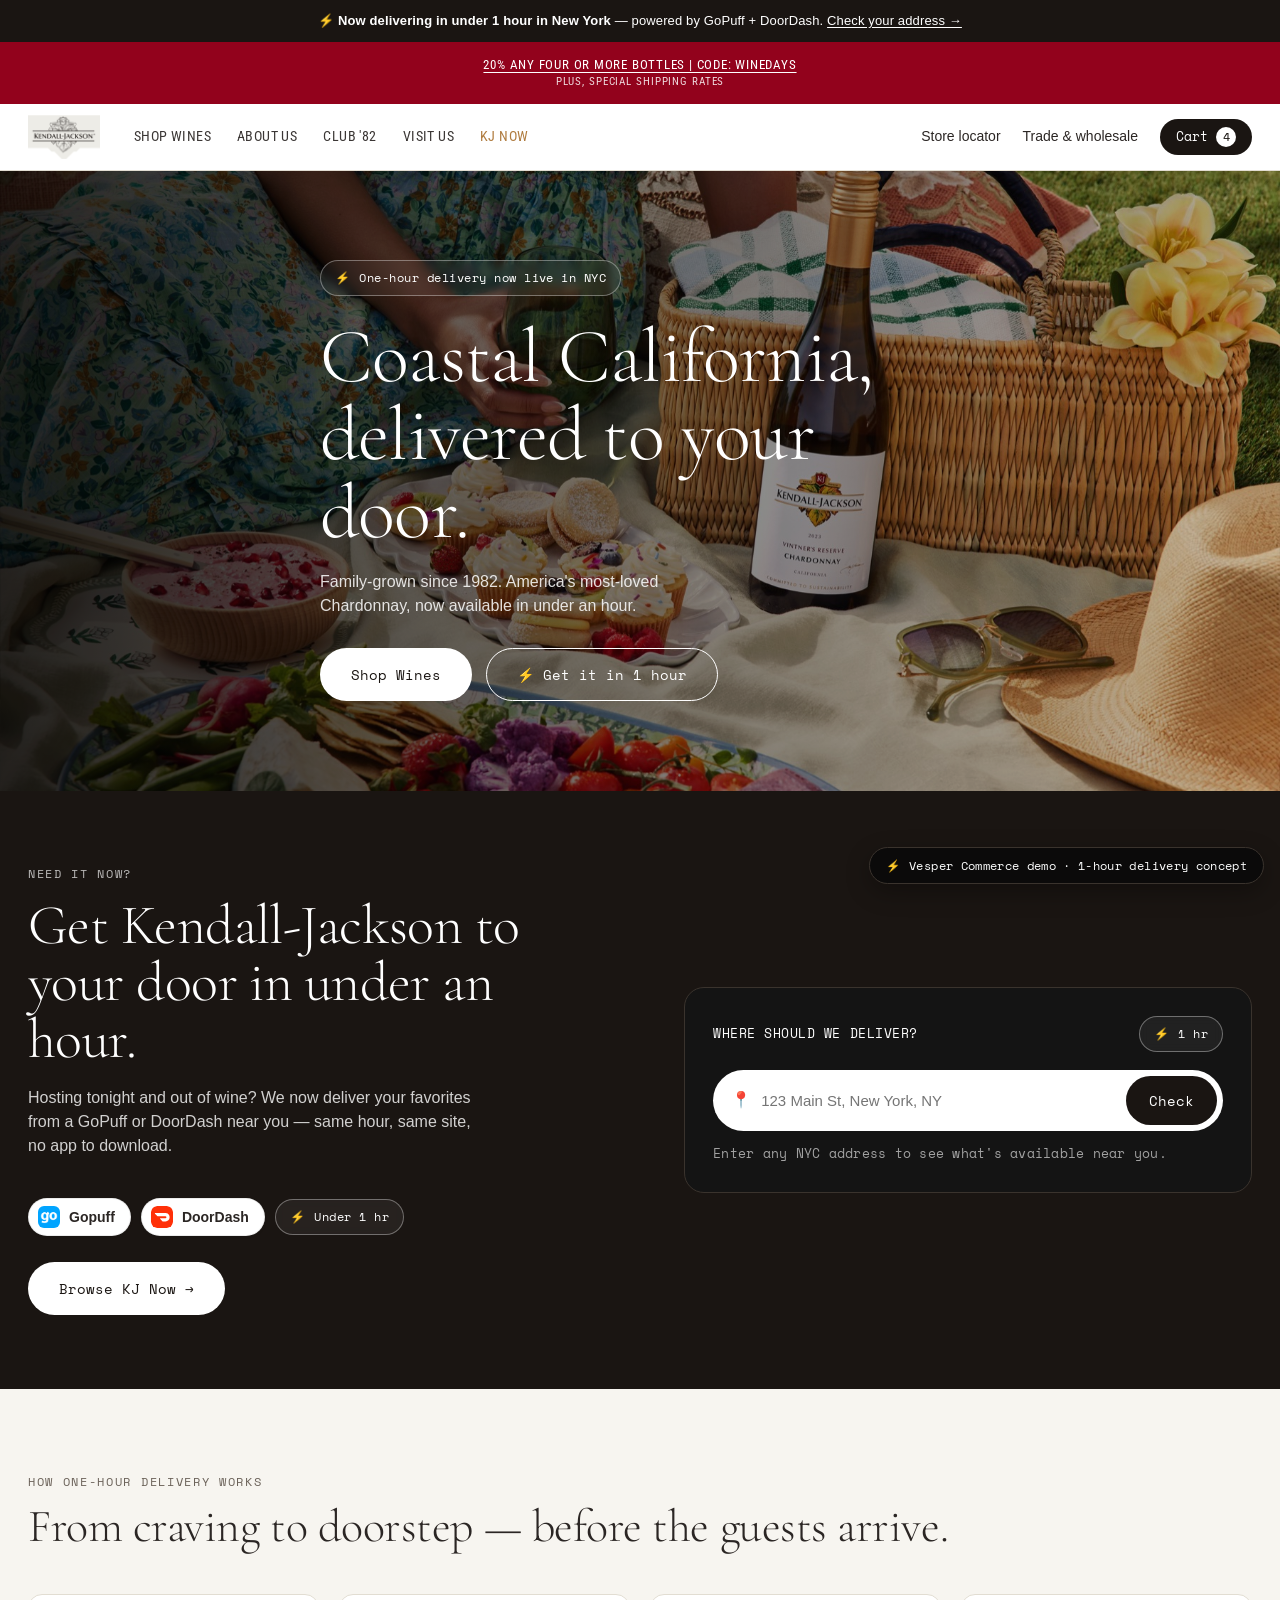
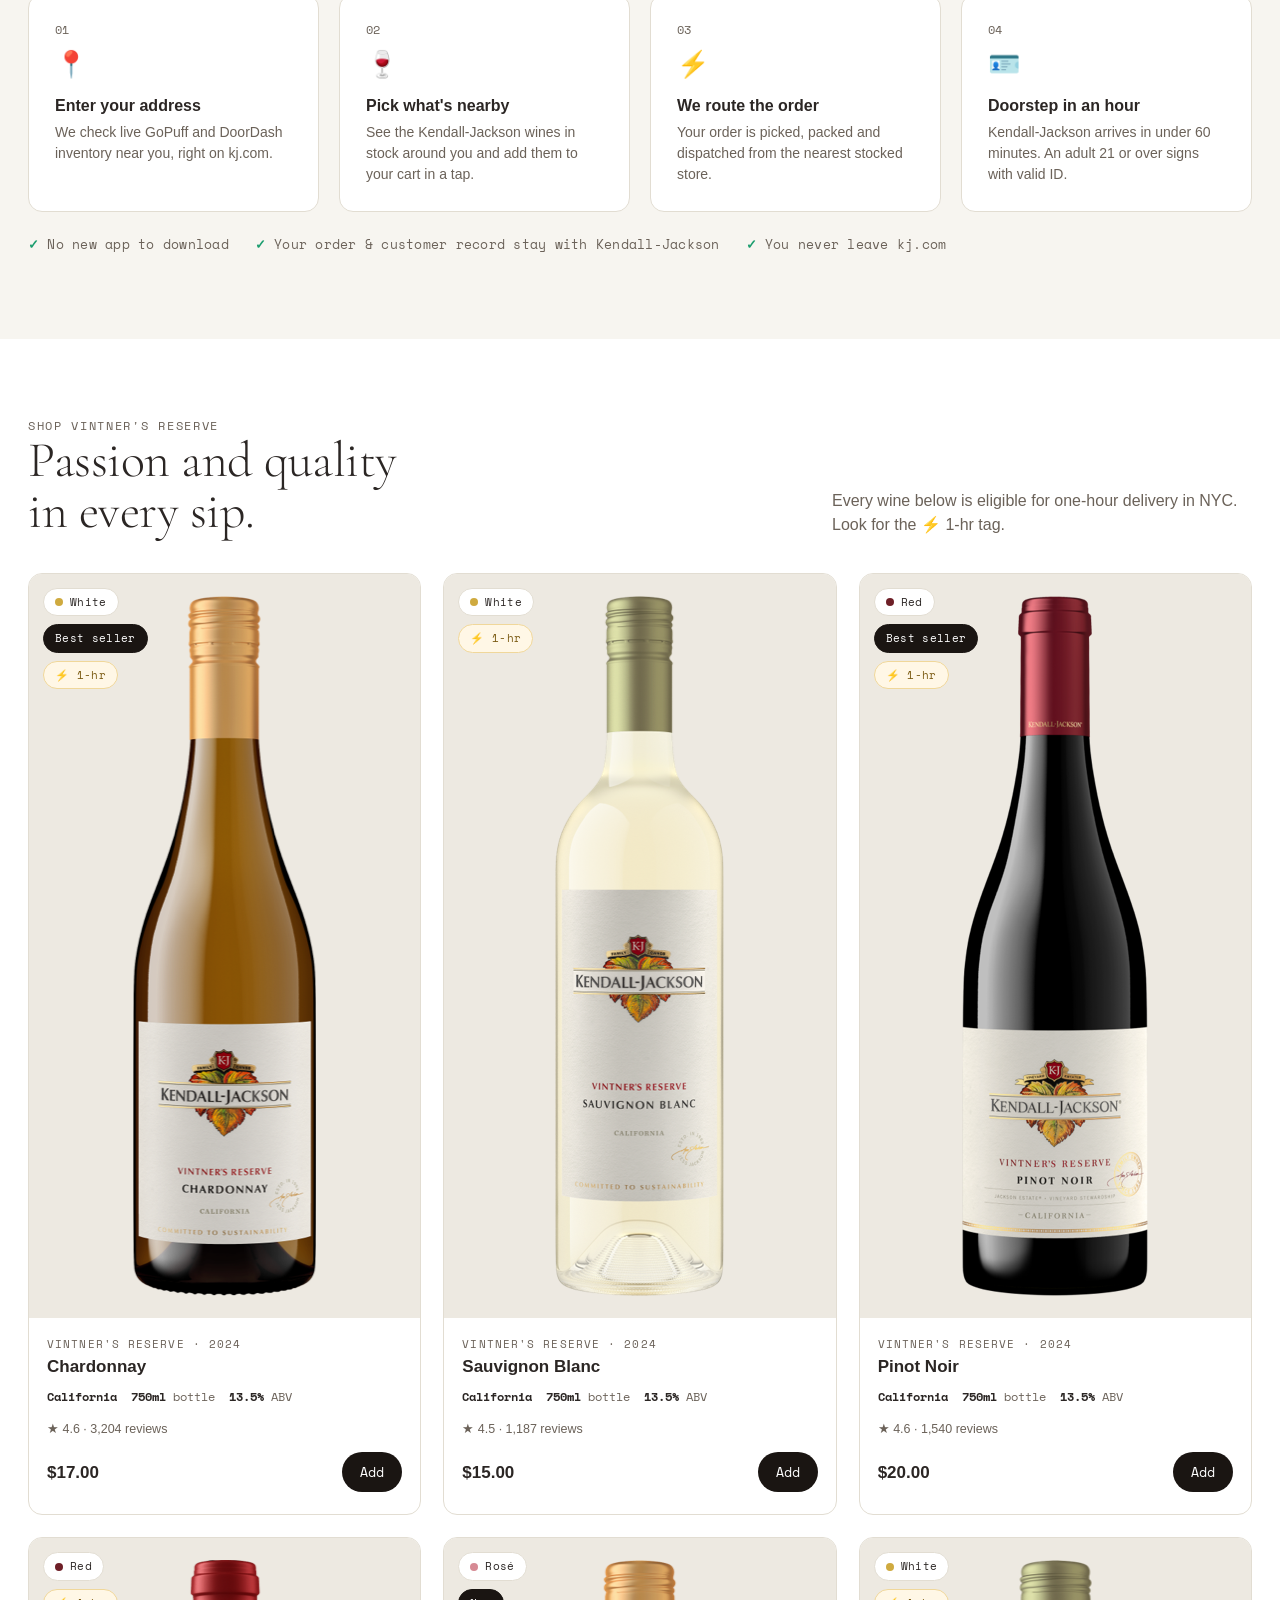
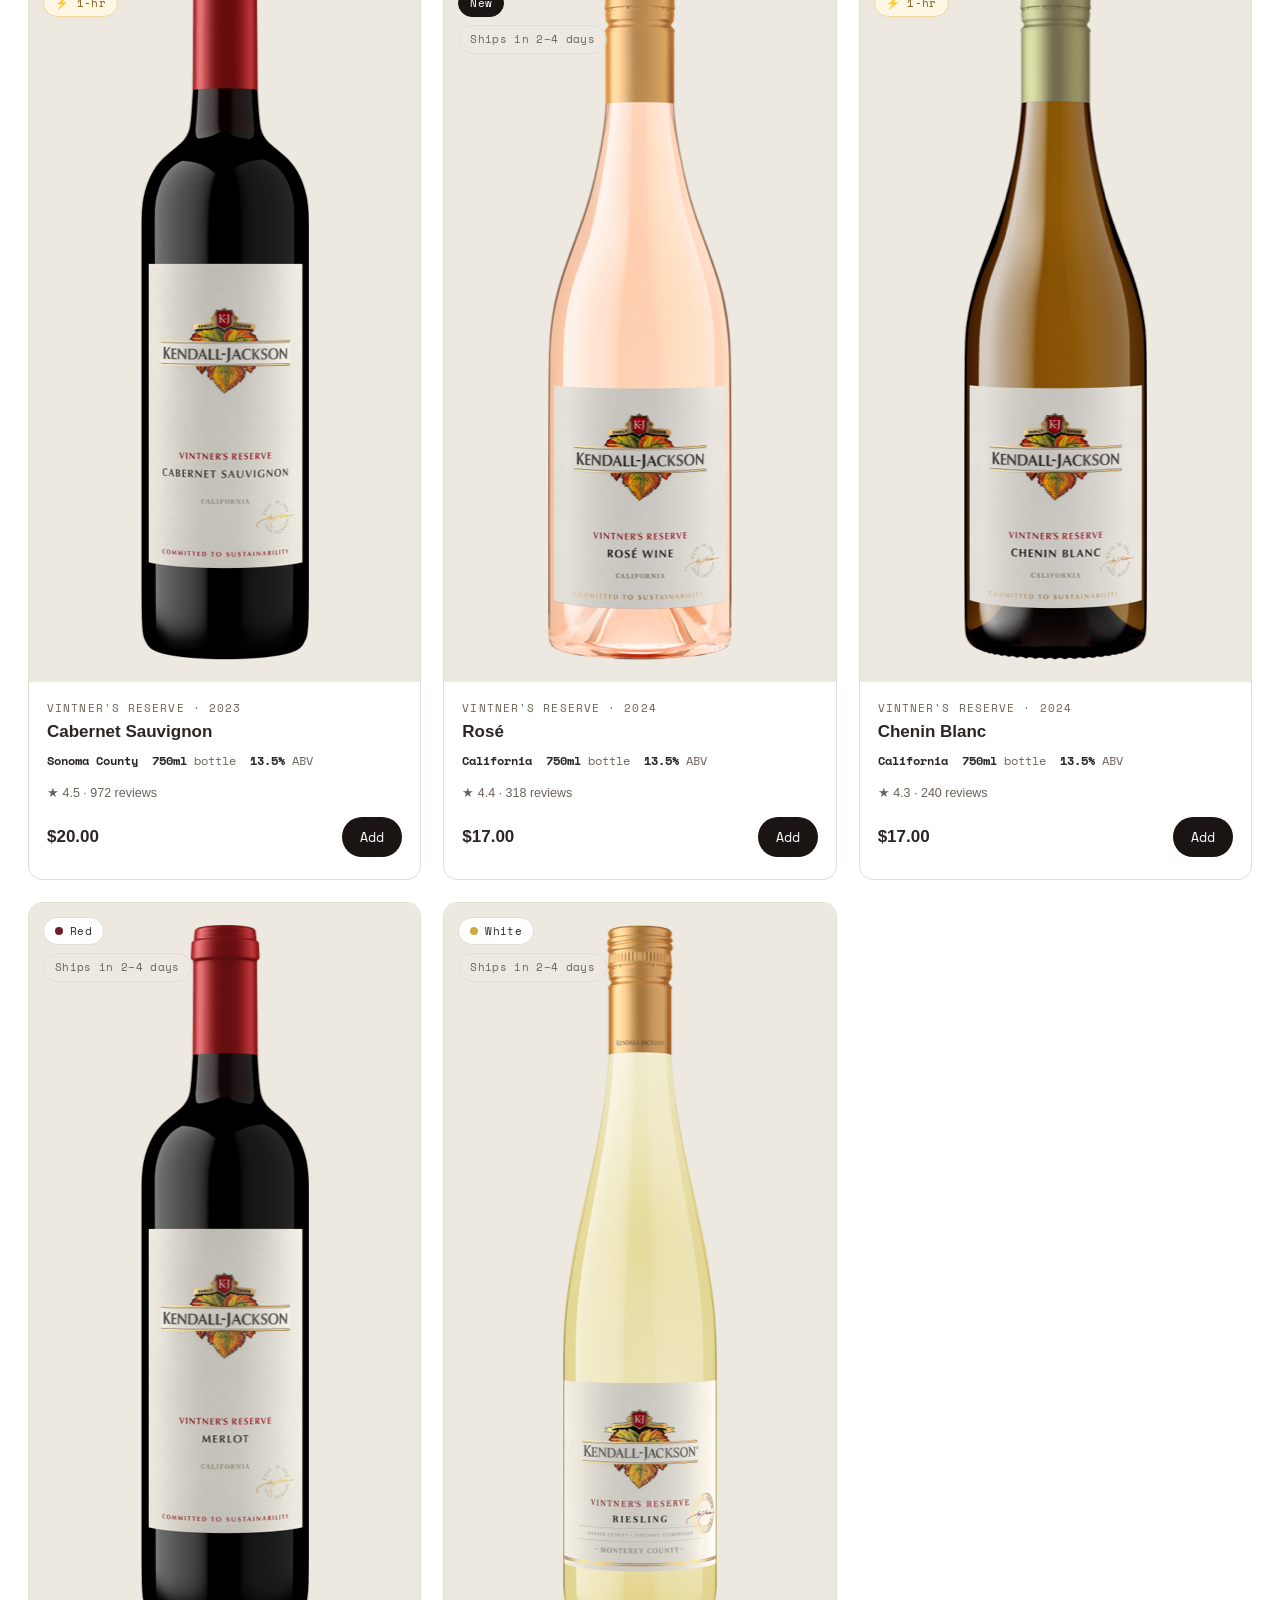
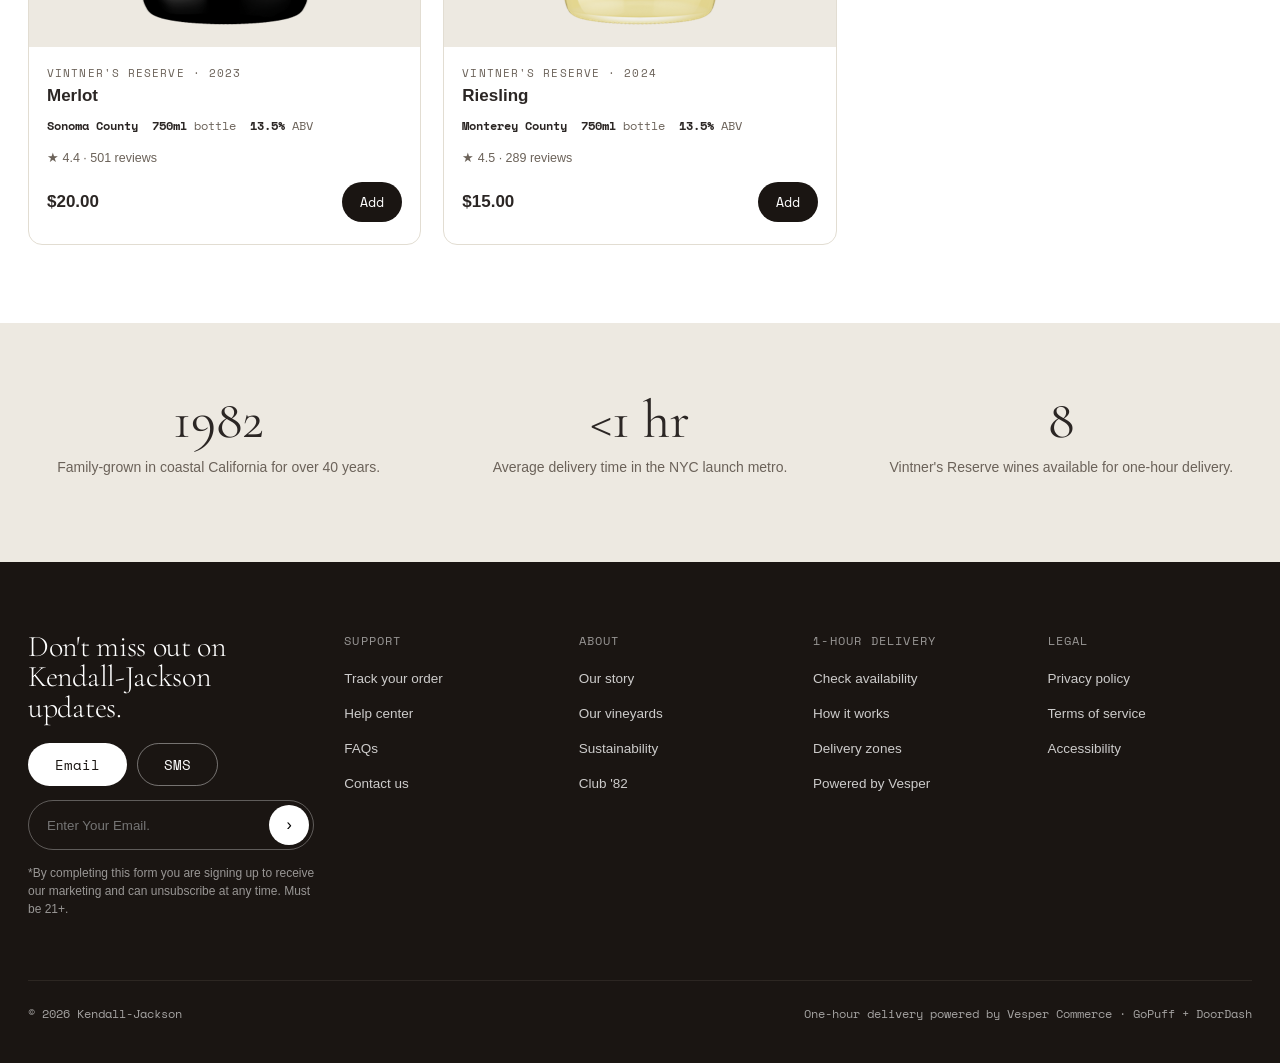
==== commit d704cd18: "Evergreen KJ Now landing page, retire NBA framing - KJ Now rebuilt as an always-on delivery landing " ====
--- a/index.html
+++ b/index.html
@@ -16,6 +16,13 @@
 <!-- Announcement -->
 <div class="announce">
   <span class="bolt">⚡</span> <b>Now delivering in under 1 hour in New York</b> — powered by GoPuff + DoorDash. <a href="#onehour">Check your address →</a>
+</div>
+
+<!-- kj.com's live promo bar. Kept verbatim to show the offer that KJ Now
+     orders are explicitly excluded from. -->
+<div class="kj-promo">
+  <a href="#shop">20% any four or more bottles | Code: WINEDAYS</a>
+  <span class="sub">Plus, special shipping rates</span>
 </div>
 
 <!-- Header -->
@@ -89,8 +96,8 @@
           <button class="mini-add" onclick="addToCart()">Add</button>
         </div>
         <div class="mini-prod">
-          <img src="assets/bottle-rose.png" alt="" />
-          <div class="info"><div class="name">Vintner's Reserve · Rosé</div><div class="meta">750ml · $17.00</div></div>
+          <img src="assets/bottle-sauvblanc.png" alt="" />
+          <div class="info"><div class="name">Vintner's Reserve · Sauvignon Blanc</div><div class="meta">750ml · $15.00</div></div>
           <button class="mini-add" onclick="addToCart()">Add</button>
         </div>
         <div class="mini-prod">
@@ -113,12 +120,12 @@
       <div class="step"><div class="num">01</div><div class="icon">📍</div><h3>Enter your address</h3><p>We check live GoPuff and DoorDash inventory near you, right on kj.com.</p></div>
       <div class="step"><div class="num">02</div><div class="icon">🍷</div><h3>Pick what's nearby</h3><p>See the Kendall-Jackson wines in stock around you and add them to your cart in a tap.</p></div>
       <div class="step"><div class="num">03</div><div class="icon">⚡</div><h3>We route the order</h3><p>Your order is picked, packed and dispatched from the nearest stocked store.</p></div>
-      <div class="step"><div class="num">04</div><div class="icon">📦</div><h3>Doorstep in an hour</h3><p>Kendall-Jackson arrives in under 60 minutes — and the order lives in your account like any other.</p></div>
+      <div class="step"><div class="num">04</div><div class="icon">🪪</div><h3>Doorstep in an hour</h3><p>Kendall-Jackson arrives in under 60 minutes. An adult 21 or over signs with valid ID.</p></div>
     </div>
     <div class="assurance">
       <span><span class="tick">✓</span> No new app to download</span>
       <span><span class="tick">✓</span> Your order &amp; customer record stay with Kendall-Jackson</span>
-      <span><span class="tick">✓</span> Same checkout, same account</span>
+      <span><span class="tick">✓</span> You never leave kj.com</span>
     </div>
   </div>
 </section>
--- a/styles.css
+++ b/styles.css
@@ -17,6 +17,8 @@
   --gray: #6b6259;
   --gray-2: #8a8074;
   --gold: #a9702e;          /* KJ brass/gold accent */
+  --burgundy: #92021c;      /* kj.com promo bar red */
+  --brass-lt: #c8af83;      /* kj.com light brass */
   --gopuff: #009f8f;        /* GoPuff teal */
   --doordash: #eb1700;      /* DoorDash red */
   --radius-pill: 999px;
@@ -709,6 +711,85 @@
 }
 .demo-ribbon .bolt { color: #ffd76e; }
 
+/* ---------- NBA-branded theme (Tip-Off / All-Star top sections) ----------
+   Palette + gradient lifted from nbaexperiences.com/nba-all-star-2027:
+   NBA red #c8102e -> NBA navy #051b37 / #041624. Their display type is a
+   licensed webfont ("Action NBA Web"); Anton is the closest free stand-in
+   for that heavy condensed look, paired with Oswald for labels/nav and
+   Roboto for body copy (matching their actual body font). */
+.nba-announce {
+  background: linear-gradient(90deg, #c8102e 0%, #051b37 100%);
+  color: #fff;
+  font-family: "Oswald", var(--sans);
+  font-weight: 600;
+  letter-spacing: .03em;
+  text-transform: uppercase;
+  font-size: 12.5px;
+  text-align: center;
+  padding: 11px 16px;
+}
+.nba-announce b { font-weight: 700; }
+.nba-announce a { color: #fff; text-decoration: underline; text-underline-offset: 2px; }
+
+.nba-header { background: #051b37; color: #fff; position: sticky; top: 0; z-index: 50; border-bottom: 1px solid rgba(255,255,255,.12); }
+.nba-header .brand { background: #fff; padding: 7px 14px; border-radius: 10px; display: inline-flex; align-items: center; }
+.nba-header .nav-links a { font-family: "Oswald", var(--sans); font-weight: 600; letter-spacing: .04em; }
+.nba-header .cart-pill { background: #c8102e; color: #fff; }
+.nba-header .cart-count { background: #fff; color: #c8102e; }
+
+.nba-switch { background: #04101f; border-bottom: 1px solid rgba(255,255,255,.08); padding: 14px 0; }
+.nba-switch .inner { display: flex; gap: 10px; align-items: center; justify-content: center; flex-wrap: wrap; }
+.nba-switch .lbl { font-family: "Oswald", var(--sans); font-weight: 600; font-size: 11.5px; letter-spacing: .1em; text-transform: uppercase; color: rgba(255,255,255,.5); margin-right: 6px; }
+.nba-pill { font-family: "Oswald", var(--sans); font-weight: 600; font-size: 12.5px; letter-spacing: .03em; text-transform: uppercase; padding: 8px 16px; border-radius: var(--radius-pill); border: 1px solid rgba(255,255,255,.25); background: transparent; color: rgba(255,255,255,.7); }
+.nba-pill.active { background: #c8102e; color: #fff; border-color: #c8102e; }
+
+.nba-hero { position: relative; color: #fff; min-height: 640px; display: flex; align-items: center; overflow: hidden; }
+.nba-hero-media { position: absolute; inset: 0; background-size: cover; background-position: center; }
+.nba-hero-media::after {
+  content: ""; position: absolute; inset: 0;
+  background: linear-gradient(180deg, rgba(200,16,46,.82) 0%, rgba(5,27,55,.85) 42%, rgb(5,27,55) 82%, rgb(4,22,36) 100%);
+}
+.nba-hero-inner { position: relative; z-index: 2; padding: 60px 0; }
+.nba-kicker-outline {
+  font-family: "Anton", sans-serif; text-transform: uppercase; font-weight: 400; letter-spacing: .01em;
+  font-size: clamp(19px, 2.4vw, 28px); line-height: 1.1; color: transparent;
+  -webkit-text-stroke: 1.4px rgba(255,255,255,.9); margin-bottom: 8px;
+}
+.nba-kicker-solid {
+  font-family: "Anton", sans-serif; text-transform: uppercase; font-weight: 400; letter-spacing: .005em;
+  font-size: clamp(36px, 5.6vw, 64px); line-height: 1.03; color: #ff3b52; margin: 0 0 20px; max-width: 700px;
+}
+.nba-hero-sub { font-family: "Roboto", var(--sans); font-size: 16px; line-height: 1.65; color: rgba(255,255,255,.88); max-width: 480px; }
+.nba-meta-row { display: flex; gap: 26px; flex-wrap: wrap; margin: 24px 0 0; padding: 0; list-style: none; font-family: "Roboto", var(--sans); font-size: 14px; color: rgba(255,255,255,.85); }
+.nba-meta-row li { display: inline-flex; align-items: center; gap: 8px; }
+.nba-hero-cta { margin-top: 30px; display: flex; gap: 14px; flex-wrap: wrap; }
+.btn.nba-btn-red { background: #c8102e; color: #fff; }
+.btn.nba-btn-red:hover { opacity: .9; }
+
+.nba-partner-strip { background: #04101f; border-bottom: 1px solid rgba(255,255,255,.08); padding: 40px 0; }
+.nba-partner-strip .lbl { font-family: "Oswald", var(--sans); font-weight: 600; font-size: 12px; letter-spacing: .12em; text-transform: uppercase; color: rgba(255,255,255,.5); margin-bottom: 22px; text-align: center; }
+.nba-partner-logos { display: flex; align-items: center; justify-content: center; gap: 24px; flex-wrap: wrap; }
+.nba-partner-logos .tile { height: 64px; width: 64px; background: #0b1f3a; border: 1px solid rgba(255,255,255,.08); border-radius: 14px; display: flex; align-items: center; justify-content: center; padding: 11px; flex: none; }
+.nba-partner-logos .tile.host { box-shadow: 0 0 0 2px #fff; }
+.nba-partner-logos img { max-height: 100%; max-width: 100%; object-fit: contain; }
+
+.nba-host-spotlight { background: linear-gradient(90deg, #051b37 0%, #04101f 100%); color: #fff; padding: 56px 0; border-bottom: 1px solid rgba(255,255,255,.08); }
+.nba-host-spotlight .row { display: flex; align-items: center; gap: 30px; flex-wrap: wrap; }
+.nba-host-spotlight .logo-tile { height: 88px; width: 88px; background: #fff; border-radius: 18px; padding: 14px; display: flex; align-items: center; justify-content: center; flex: none; }
+.nba-host-spotlight .logo-tile img { max-height: 100%; max-width: 100%; object-fit: contain; }
+.nba-host-spotlight .kick { font-family: "Oswald", var(--sans); font-weight: 600; font-size: 12px; letter-spacing: .12em; text-transform: uppercase; color: #ff3b52; margin-bottom: 10px; }
+.nba-host-spotlight h3 { font-family: "Anton", sans-serif; text-transform: uppercase; font-weight: 400; font-size: clamp(22px,2.6vw,32px); margin: 0 0 8px; letter-spacing: .01em; }
+.nba-host-spotlight p { color: rgba(255,255,255,.75); font-size: 15px; max-width: 580px; margin: 0; font-family: "Roboto", var(--sans); }
+
+.nba-badge { display: inline-flex; align-items: center; gap: 8px; font-family: "Oswald", var(--sans); font-weight: 600; font-size: 11.5px; letter-spacing: .05em; text-transform: uppercase; background: rgba(255,255,255,.1); border: 1px solid rgba(255,255,255,.3); color: #fff; padding: 7px 14px; border-radius: var(--radius-pill); }
+
+@media (max-width: 620px) {
+  .nba-partner-logos { gap: 26px; }
+  .nba-partner-logos .tile { height: 52px; width: 52px; }
+  .nba-host-spotlight .row { flex-direction: column; text-align: center; }
+  .nba-meta-row { flex-direction: column; gap: 10px; }
+}
+
 /* ---------- Responsive ---------- */
 @media (max-width: 1000px) {
   .delivery-band .grid { grid-template-columns: 1fr; gap: 36px; }
@@ -729,3 +810,158 @@
   .footer .top { grid-template-columns: 1fr; }
   .wrap { padding: 0 18px; }
 }
+
+/* ============================================================
+   EVERGREEN KJ NOW LAYER
+   Added for the always-on delivery landing page. Replaces the
+   NBA campaign framing with occasion-led merchandising.
+   ============================================================ */
+
+/* kj.com's real burgundy promo bar */
+.kj-promo {
+  background: var(--burgundy);
+  color: #fff;
+  text-align: center;
+  padding: 13px 16px;
+  font-family: var(--nav-font);
+  text-transform: uppercase;
+  letter-spacing: .06em;
+  font-size: 13px;
+  line-height: 1.5;
+}
+.kj-promo a { text-decoration: underline; text-underline-offset: 3px; }
+.kj-promo .sub { display: block; font-size: 11px; opacity: .85; letter-spacing: .08em; }
+
+/* "Ships in 2-4 days" tag for SKUs outside the delivery pilot */
+.tag.ships {
+  background: transparent;
+  color: var(--gray);
+  border: 1px solid var(--line);
+}
+
+/* Landing-page header: stripped back, with an explicit way home */
+.now-topbar {
+  background: var(--offwhite);
+  border-bottom: 1px solid var(--line);
+  position: sticky; top: 0; z-index: 50;
+}
+.now-topbar .inner {
+  max-width: var(--maxw); margin: 0 auto; padding: 14px 28px;
+  display: flex; align-items: center; gap: 20px;
+}
+.now-topbar .brand img { height: 42px; width: auto; }
+.now-topbar .back {
+  font-family: var(--nav-font); text-transform: uppercase; letter-spacing: .08em;
+  font-size: 12px; color: var(--gray); display: inline-flex; align-items: center; gap: 7px;
+}
+.now-topbar .back:hover { color: var(--ink); }
+.now-topbar .spacer { margin-left: auto; }
+.now-wordmark {
+  font-family: var(--nav-font); text-transform: uppercase; letter-spacing: .18em;
+  font-size: 12px; color: var(--gold); padding-left: 20px; border-left: 1px solid var(--line);
+}
+
+/* Occasion cards */
+.occ-section { background: var(--paper); padding: 78px 0; }
+.occ-grid {
+  display: grid; grid-template-columns: repeat(4, 1fr); gap: 22px; margin-top: 40px;
+}
+.occ-card {
+  background: #fff; border: 1px solid var(--line); border-radius: var(--radius);
+  padding: 30px 26px 26px; display: flex; flex-direction: column;
+}
+.occ-icon { font-size: 26px; line-height: 1; margin-bottom: 18px; }
+.occ-card h3 {
+  font-family: var(--serif); font-size: 25px; font-weight: 400;
+  line-height: 1.08; letter-spacing: -.01em; margin: 0 0 10px;
+}
+.occ-card p { font-size: 14.5px; color: var(--gray); margin: 0 0 18px; line-height: 1.55; }
+.occ-pick {
+  margin-top: auto; padding-top: 16px; border-top: 1px solid var(--line);
+  font-family: var(--nav-font); text-transform: uppercase; letter-spacing: .07em;
+  font-size: 11px; color: var(--gray-2);
+}
+.occ-pick b { color: var(--gold); font-weight: 700; }
+
+/* Tasting note under each KJ Now card title */
+.now-note { font-size: 13px; color: var(--gray); margin: 6px 0 0; line-height: 1.45; }
+
+/* The "this is a separate checkout" disclosure block.
+   Answers the promo/margin conflict Carolyn raised on 8.11. */
+.now-disclosure {
+  background: var(--offwhite);
+  border-top: 3px solid var(--burgundy);
+  padding: 46px 0;
+}
+.now-disclosure .grid2 {
+  display: grid; grid-template-columns: 1fr 1fr; gap: 34px;
+  max-width: var(--maxw); margin: 0 auto; padding: 0 28px;
+}
+.now-disclosure h3 {
+  font-family: var(--nav-font); text-transform: uppercase; letter-spacing: .1em;
+  font-size: 12px; font-weight: 700; color: var(--burgundy); margin: 0 0 14px;
+}
+.now-disclosure p { font-size: 14px; color: var(--ink); margin: 0 0 10px; line-height: 1.6; }
+.now-disclosure .fine { font-size: 12.5px; color: var(--gray); }
+
+/* 21+ delivery note */
+.age-note {
+  display: inline-flex; align-items: center; gap: 9px;
+  font-family: var(--nav-font); text-transform: uppercase; letter-spacing: .08em;
+  font-size: 11px; color: var(--gray);
+  border: 1px solid var(--line); border-radius: var(--radius-pill);
+  padding: 7px 14px;
+}
+
+@media (max-width: 900px) {
+  .occ-grid { grid-template-columns: repeat(2, 1fr); }
+  .now-disclosure .grid2 { grid-template-columns: 1fr; gap: 24px; }
+}
+@media (max-width: 620px) {
+  .occ-grid { grid-template-columns: 1fr; }
+  .now-topbar .inner { padding: 12px 18px; gap: 12px; }
+  .now-wordmark { padding-left: 12px; }
+  .kj-promo { font-size: 11px; letter-spacing: .04em; }
+}
+
+/* ABV badge: the shared rule sizes for a short number like "30g". An ABV
+   string is longer, so shrink it and give it a chip background so it reads
+   over the bottle rather than through it. */
+.now-thumb .now-protein {
+  font-family: var(--nav-font);
+  font-size: 12px;
+  font-weight: 700;
+  letter-spacing: .04em;
+  line-height: 1.1;
+  background: rgba(255,255,255,.92);
+  border: 1px solid var(--line);
+  border-radius: var(--radius-pill);
+  padding: 6px 11px 5px;
+  text-align: center;
+}
+.now-thumb .now-protein small {
+  font-family: var(--nav-font); font-size: 8.5px; letter-spacing: .12em; margin-top: 1px;
+}
+
+/* Five hero SKUs sit in one row on desktop, so the set reads as "five wines"
+   instead of a 4-up grid with an orphan. */
+@media (min-width: 1100px) {
+  .now-grid { grid-template-columns: repeat(5, 1fr); gap: 18px; }
+  .now-body h3 { font-size: 15px; }
+}
+@media (max-width: 1099px) and (min-width: 901px) {
+  .now-grid { grid-template-columns: repeat(3, 1fr); }
+}
+
+/* Grid children default to min-width:auto, which lets long content push the
+   delivery band 1px past the viewport on narrow screens. */
+.delivery-band .grid > *, .now-hero .grid > * { min-width: 0; }
+
+/* On mobile the "KJ Now" wordmark is redundant (the hero says it), and dropping
+   it keeps the logo, the back link and the cart on one line. The back link
+   stays visible at every width because it is the only route home. */
+@media (max-width: 620px) {
+  .now-wordmark { display: none; }
+  .now-topbar .back { font-size: 11px; letter-spacing: .05em; white-space: nowrap; }
+  .now-topbar .brand img { height: 34px; }
+}
